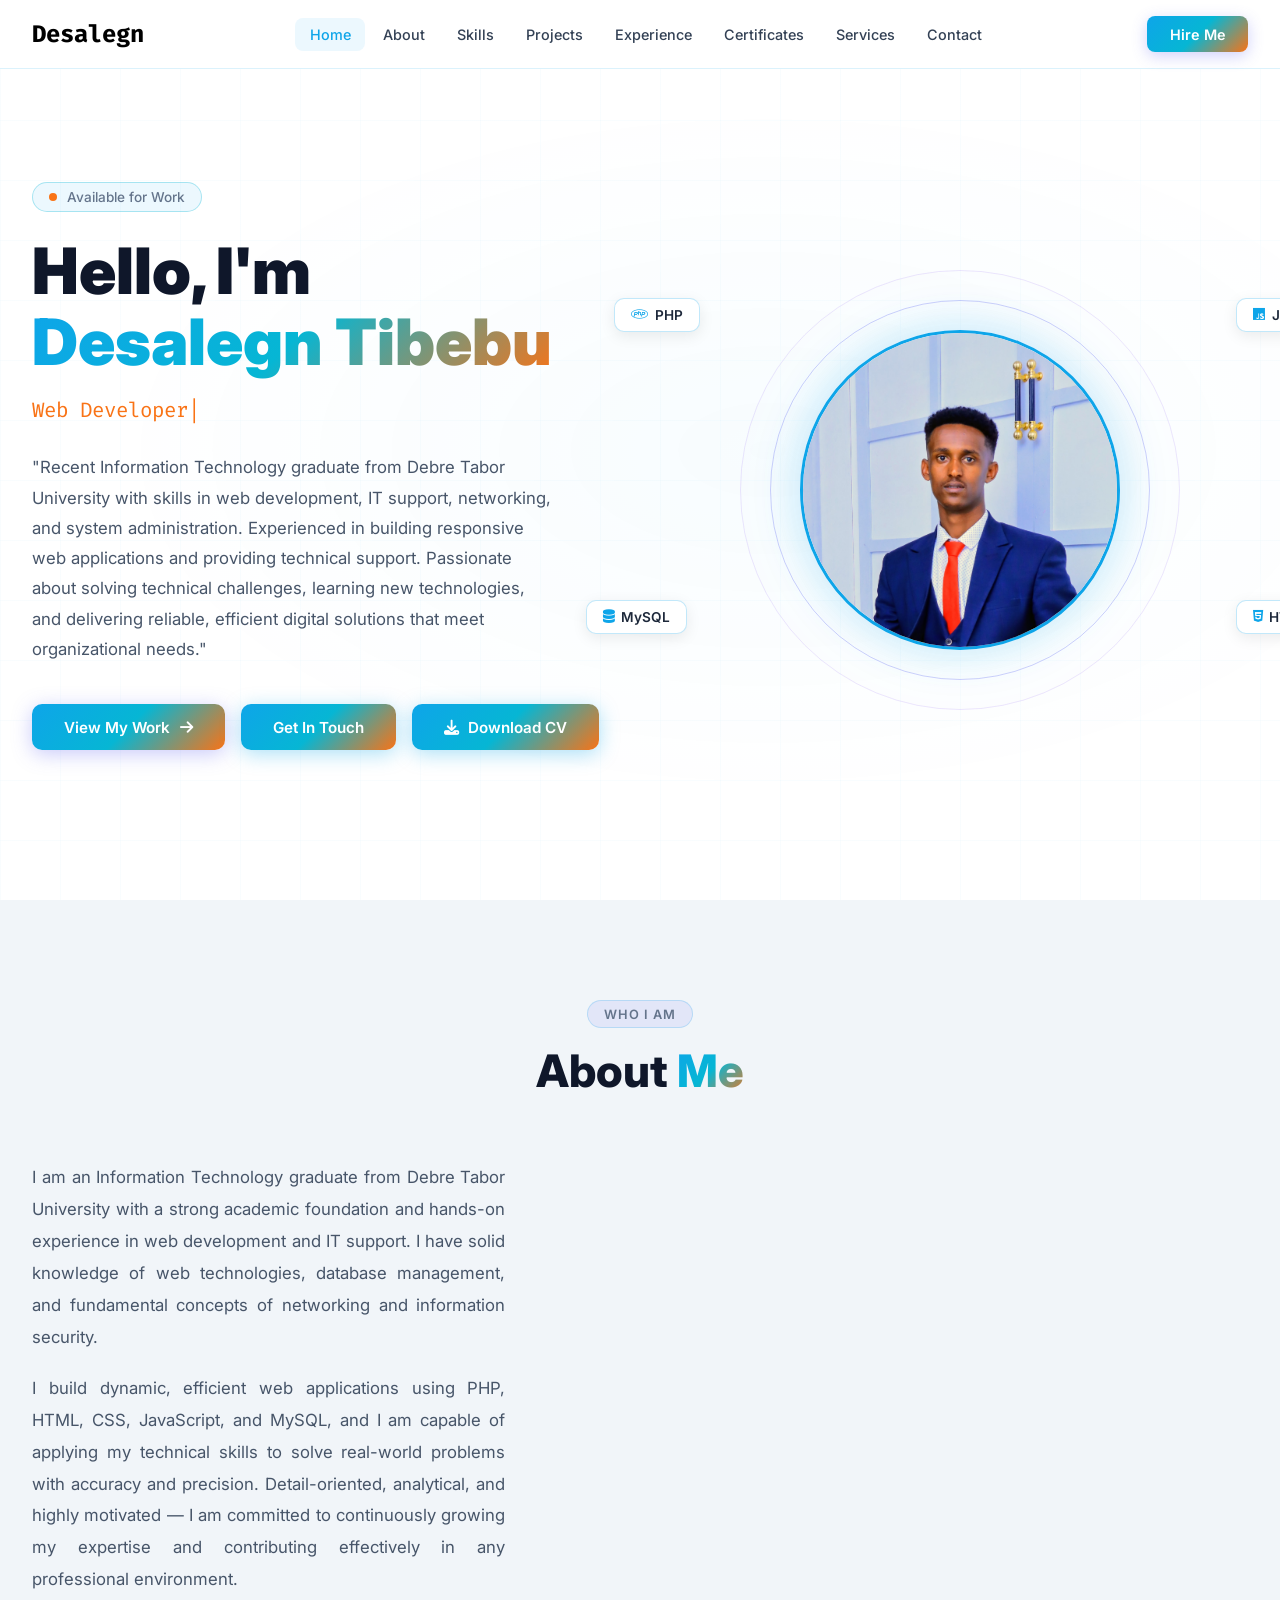
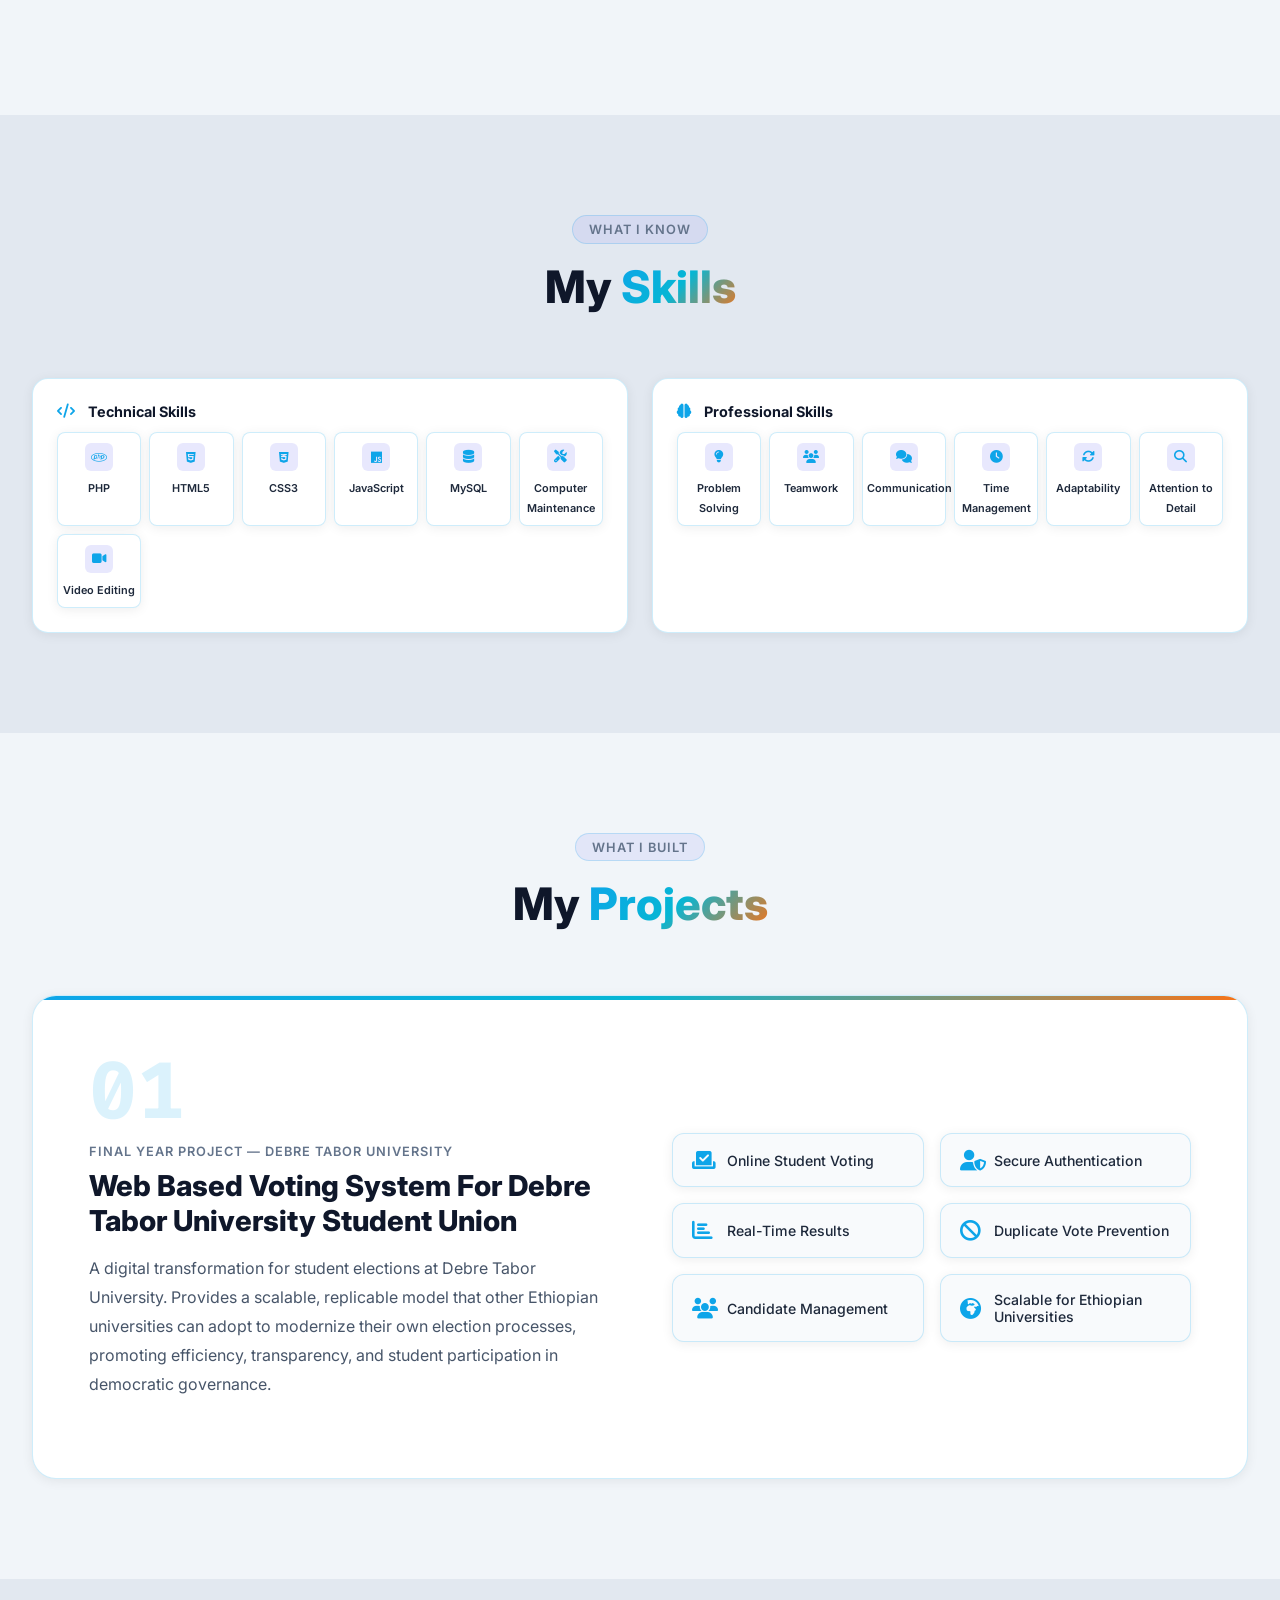
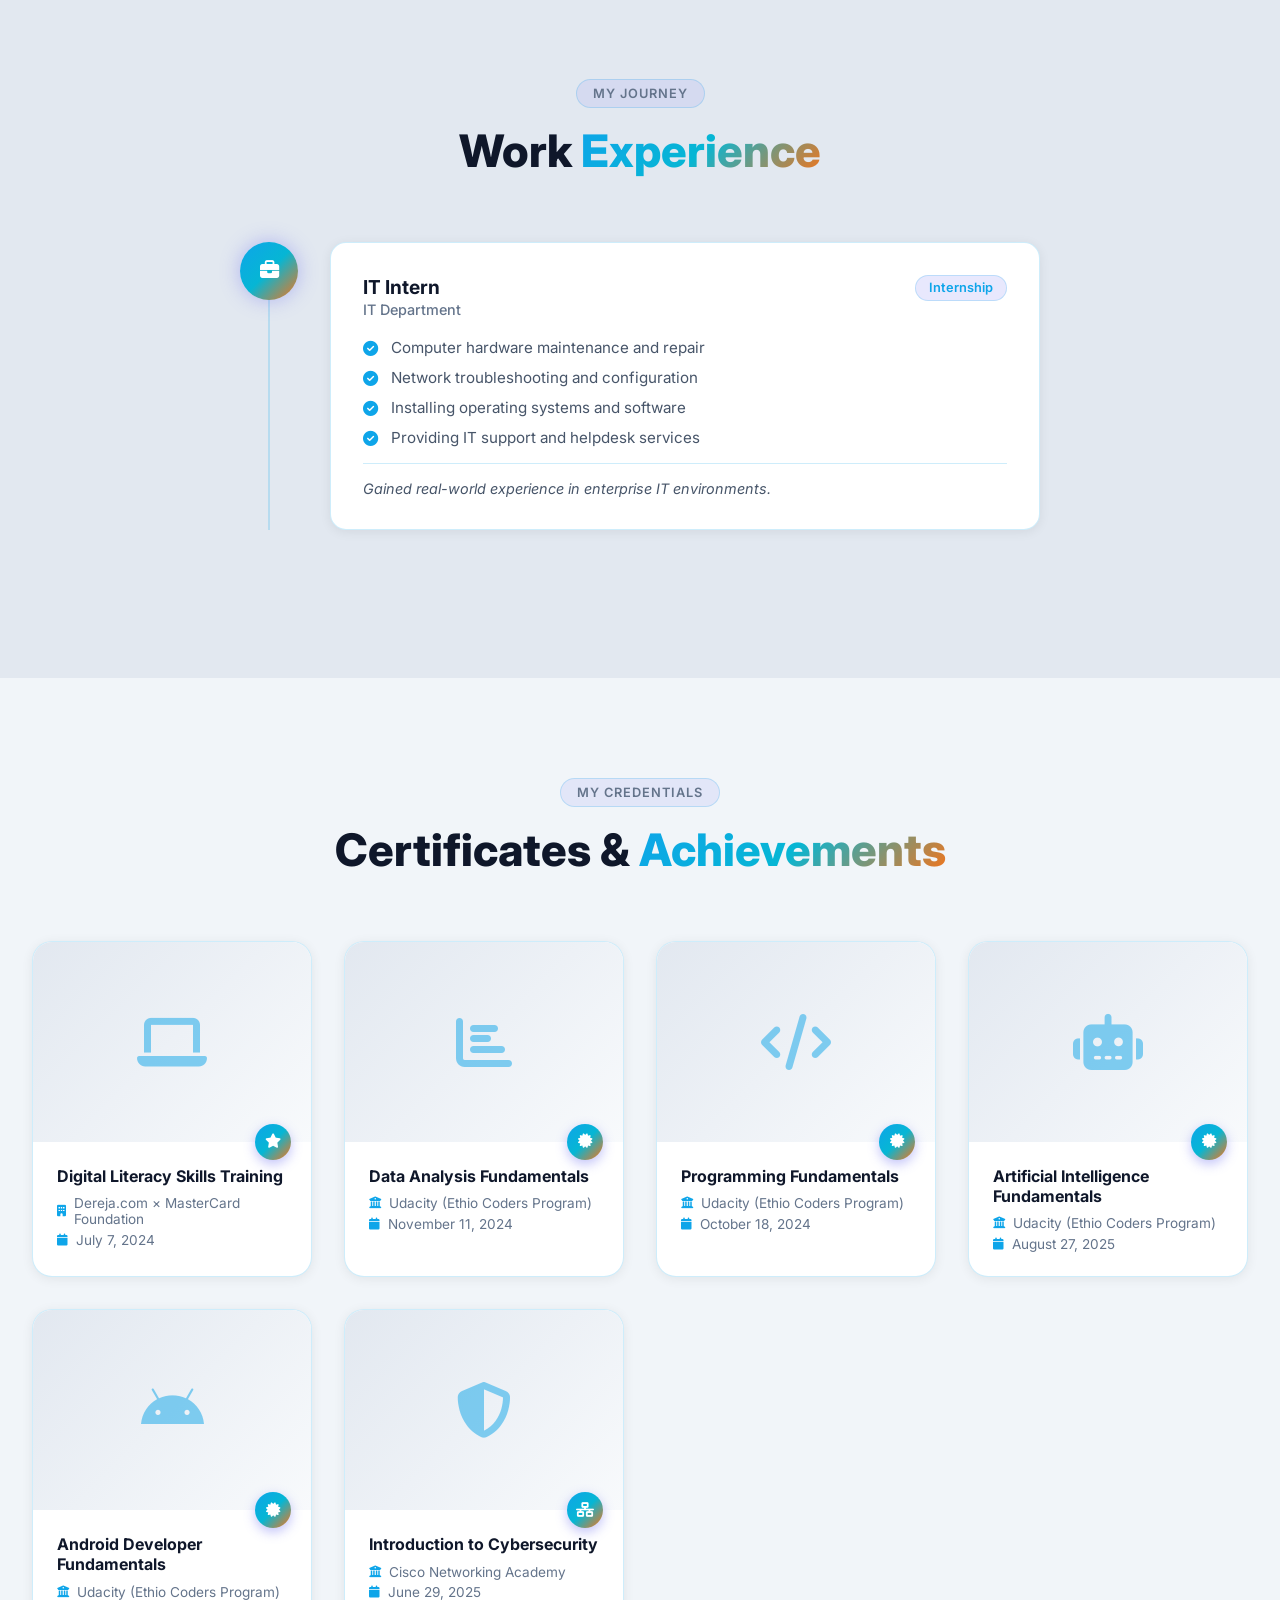
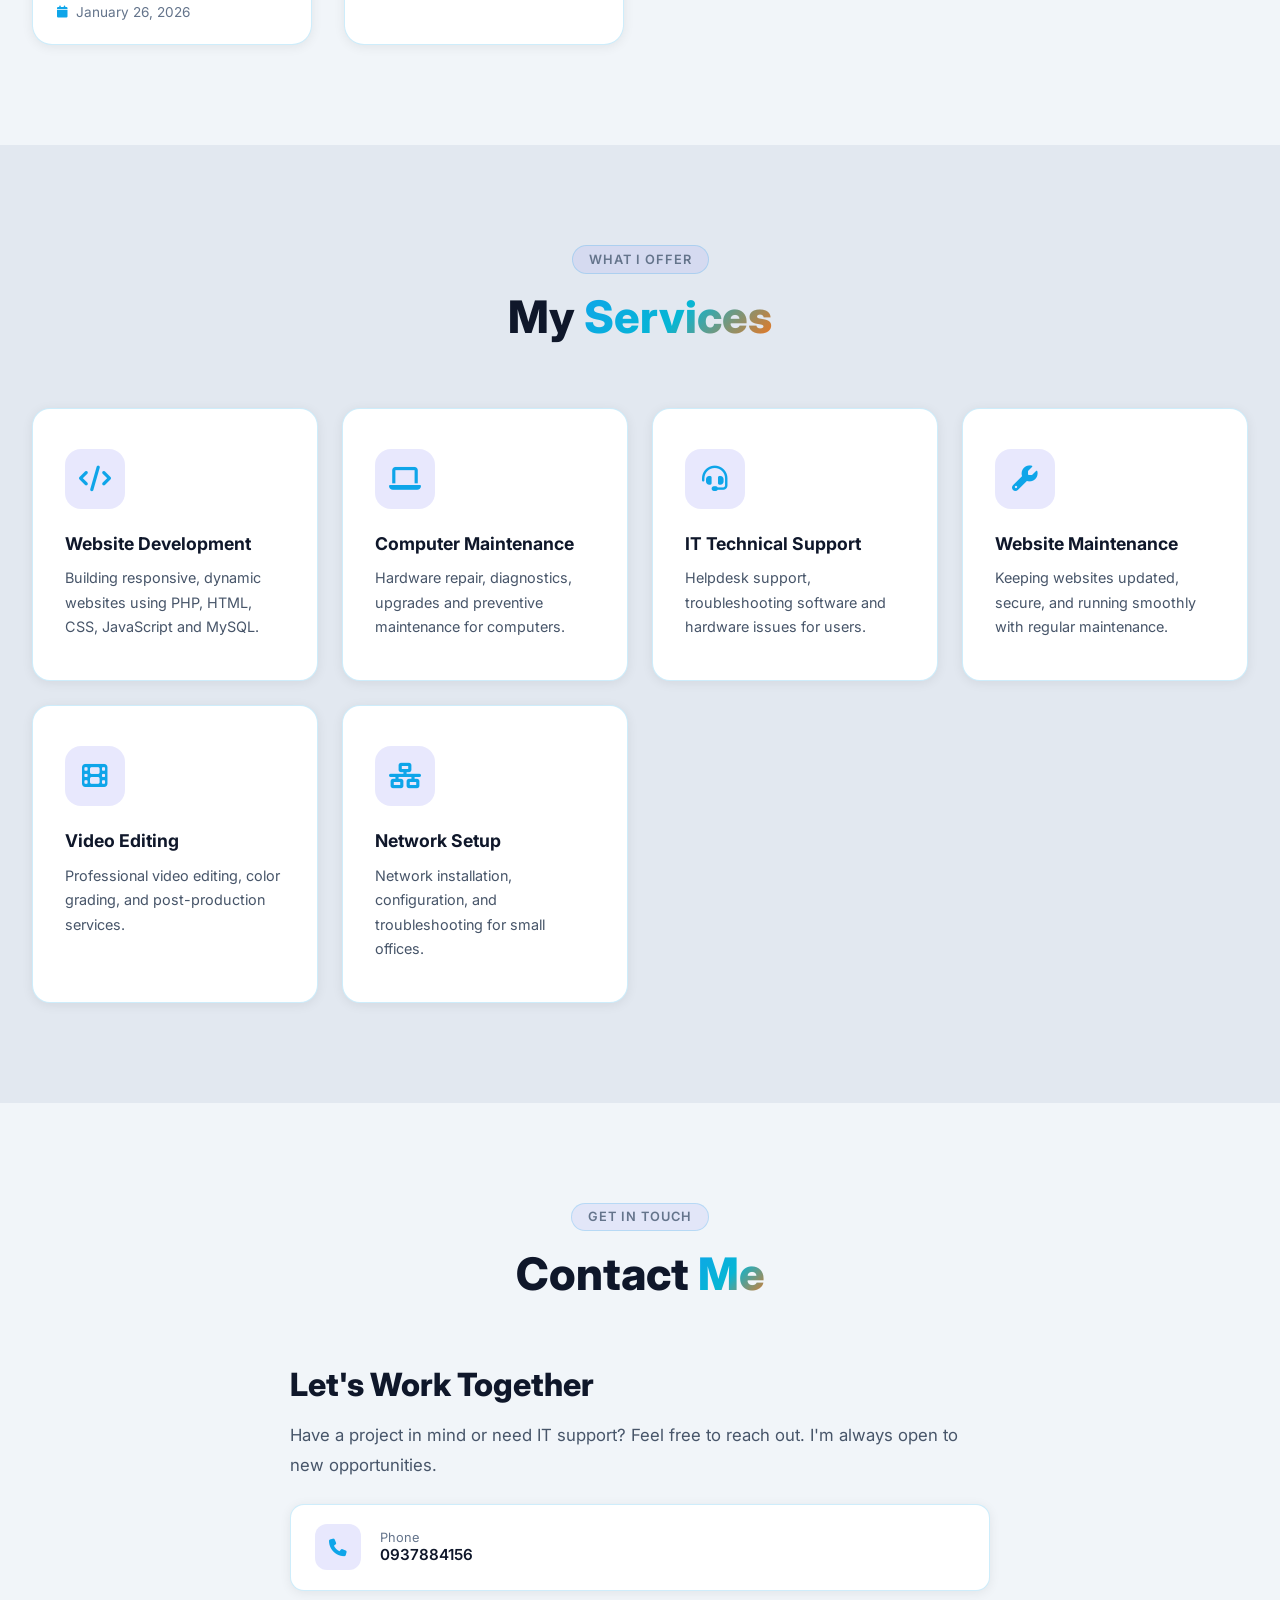
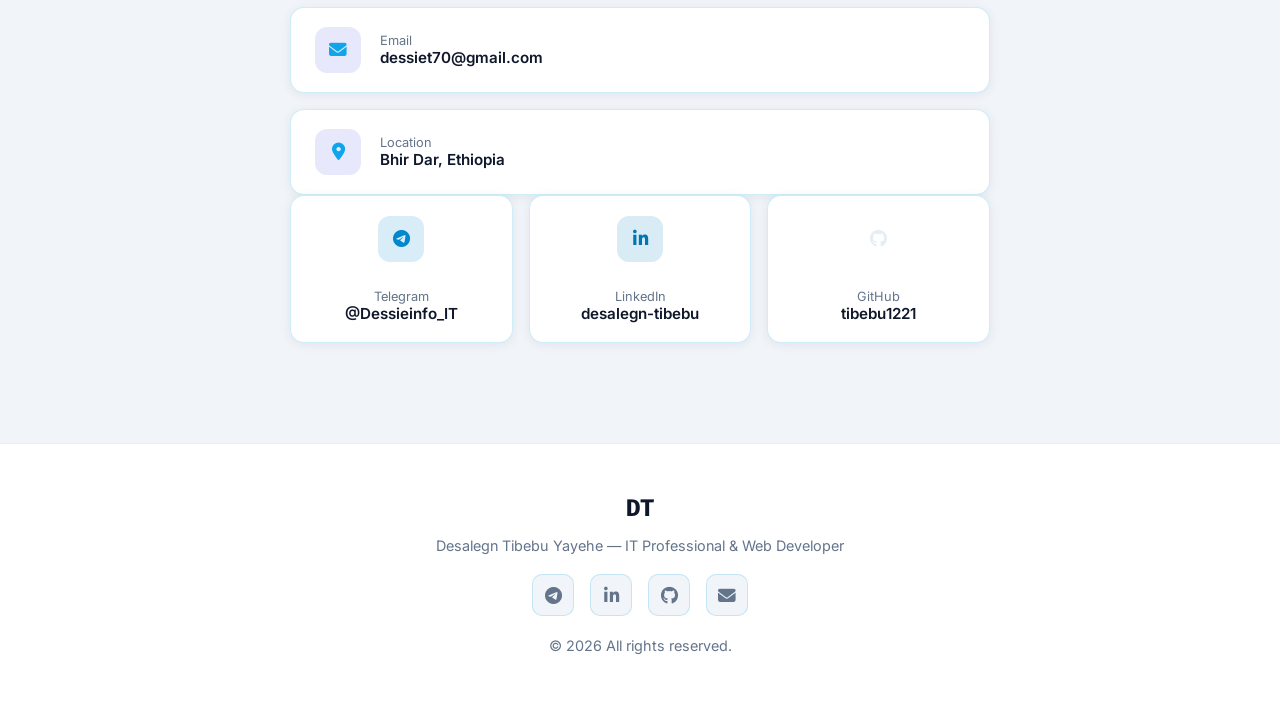
==== index.html @ cbebf317 "Add files via upload" ====
<!DOCTYPE html>
<html lang="en">
<head>
    <meta charset="UTF-8">
    <meta name="viewport" content="width=device-width, initial-scale=1.0">
    <title>Desalegn Tibebu portfolio</title>
    <link rel="stylesheet" href="styles.css">
    <link rel="stylesheet" href="https://cdnjs.cloudflare.com/ajax/libs/font-awesome/6.4.0/css/all.min.css">
    <link href="https://fonts.googleapis.com/css2?family=Inter:wght@300;400;500;600;700;800;900&family=Fira+Code:wght@400;500&display=swap" rel="stylesheet">
</head>
<body>

<!-- Preloader -->
<div id="preloader"><div class="loader-ring"></div></div>

<!-- Navbar -->
<nav class="navbar" id="navbar">
    <div class="nav-container">
        <a href="#home" class="nav-logo">Desalegn</a>
        <ul class="nav-links" id="navLinks">
            <li><a href="#home" class="nav-link">Home</a></li>
            <li><a href="#about" class="nav-link">About</a></li>
            <li><a href="#skills" class="nav-link">Skills</a></li>
            <li><a href="#projects" class="nav-link">Projects</a></li>
            <li><a href="#experience" class="nav-link">Experience</a></li>
            <li><a href="#certificates" class="nav-link">Certificates</a></li>
            <li><a href="#services" class="nav-link">Services</a></li>
            <li><a href="#contact" class="nav-link">Contact</a></li>
        </ul>
        <div class="nav-right">
            <a href="#contact" class="hire-btn">Hire Me</a>
            <div class="hamburger" id="hamburger"><span></span><span></span><span></span></div>
        </div>
    </div>
</nav>

<!-- Hero -->
<section id="home" class="hero">
    <div class="hero-grid-bg"></div>
    <div class="hero-wrap">
        <div class="hero-text">
            <div class="avail-tag"><span class="pulse-dot"></span> Available for Work</div>
            <h1>Hello, I'm <br><span class="gtext">Desalegn Tibebu</span></h1>
            <div class="typed-wrap">
                <span id="typed"></span><span class="blink">|</span>
            </div>
            <p class="hero-desc">"Recent Information Technology graduate from Debre Tabor University with skills in  
                 web development, IT support, networking, and system administration.
                  Experienced in building responsive web applications 
                  and providing technical support. Passionate about solving technical challenges, learning new technologies, and delivering reliable, efficient digital solutions that meet organizational needs."</p>
            <div class="hero-btns">
                <a href="#projects" class="btn-main">View My Work <i class="fas fa-arrow-right"></i></a>
                <a href="#contact" class="btn-ghost">Get In Touch</a>
                <a href="Resume.pdf" download class="btn-ghost"><i class="fas fa-download"></i> Download CV</a>
            </div>

        </div>
        <div class="hero-visual">
            <div class="profile-rings">
                <div class="pr pr1"></div>
                <div class="pr pr2"></div>
                <div class="profile-pic">
                    <img src="professional .jpg" alt="Desalegn" id="profileImg" onerror="this.style.display='none';document.getElementById('pIcon').style.display='flex';">
                    <div class="p-icon-fb" id="pIcon"><i class="fas fa-user"></i></div>
                </div>
            </div>
            <div class="fbadge fb1"><i class="fab fa-php"></i> PHP</div>
            <div class="fbadge fb2"><i class="fab fa-js"></i> JS</div>
            <div class="fbadge fb3"><i class="fas fa-database"></i> MySQL</div>
            <div class="fbadge fb4"><i class="fab fa-html5"></i> HTML5</div>
        </div>
    </div>
</section>

<!-- About -->
<section id="about" class="section about-sec">
    <div class="container">
        <div class="sec-head">
            <span class="sec-tag">Who I Am</span>
            <h2 class="sec-title">About <span class="gtext">Me</span></h2>
        </div>
        <div class="about-grid">
        <div class="about-grid about-single">
            <div class="about-text-side">
                <p>I am an Information Technology graduate from Debre Tabor University with a strong academic foundation and hands-on experience in web development and IT support. I have solid knowledge of web technologies, database management, and fundamental concepts of networking and information security.</p>
                <p>I build dynamic, efficient web applications using PHP, HTML, CSS, JavaScript, and MySQL, and I am capable of applying my technical skills to solve real-world problems with accuracy and precision. Detail-oriented, analytical, and highly motivated — I am committed to continuously growing my expertise and contributing effectively in any professional environment.</p>
            </div>
        </div>
    </div>
</section>

<!-- Skills -->
<section id="skills" class="section skills-sec dark-sec">
    <div class="container">
        <div class="sec-head">
            <span class="sec-tag">What I Know</span>
            <h2 class="sec-title">My <span class="gtext">Skills</span></h2>
        </div>
        <div class="skills-unified">
            <div class="skills-group">
                <h3 class="col-title"><i class="fas fa-code"></i> Technical Skills</h3>
                <div class="soft-grid">
                    <div class="soft-card"><div class="soft-icon"><i class="fab fa-php"></i></div><span>PHP</span></div>
                    <div class="soft-card"><div class="soft-icon"><i class="fab fa-html5"></i></div><span>HTML5</span></div>
                    <div class="soft-card"><div class="soft-icon"><i class="fab fa-css3-alt"></i></div><span>CSS3</span></div>
                    <div class="soft-card"><div class="soft-icon"><i class="fab fa-js"></i></div><span>JavaScript</span></div>
                    <div class="soft-card"><div class="soft-icon"><i class="fas fa-database"></i></div><span>MySQL</span></div>
                    <div class="soft-card"><div class="soft-icon"><i class="fas fa-tools"></i></div><span>Computer Maintenance</span></div>
                    <div class="soft-card"><div class="soft-icon"><i class="fas fa-video"></i></div><span>Video Editing</span></div>
                </div>
            </div>
            <div class="skills-group">
                <h3 class="col-title"><i class="fas fa-brain"></i> Professional Skills</h3>
                <div class="soft-grid">
                    <div class="soft-card"><div class="soft-icon"><i class="fas fa-lightbulb"></i></div><span>Problem Solving</span></div>
                    <div class="soft-card"><div class="soft-icon"><i class="fas fa-users"></i></div><span>Teamwork</span></div>
                    <div class="soft-card"><div class="soft-icon"><i class="fas fa-comments"></i></div><span>Communication</span></div>
                    <div class="soft-card"><div class="soft-icon"><i class="fas fa-clock"></i></div><span>Time Management</span></div>
                    <div class="soft-card"><div class="soft-icon"><i class="fas fa-sync-alt"></i></div><span>Adaptability</span></div>
                    <div class="soft-card"><div class="soft-icon"><i class="fas fa-search"></i></div><span>Attention to Detail</span></div>
                </div>
            </div>
        </div>
    </div>
</section>

<!-- Projects -->
<section id="projects" class="section projects-sec">
    <div class="container">
        <div class="sec-head">
            <span class="sec-tag">What I Built</span>
            <h2 class="sec-title">My <span class="gtext">Projects</span></h2>
        </div>
        <div class="proj-card">
            <div class="proj-left">
                <div class="proj-num">01</div>
                <span class="proj-type">Final Year Project &mdash; Debre Tabor University</span>
                <h3>Web Based Voting System For Debre Tabor University Student Union</h3>
                <p>A digital transformation for student elections at Debre Tabor University. Provides a scalable, replicable model that other Ethiopian universities can adopt to modernize their own election processes, promoting efficiency, transparency, and student participation in democratic governance.</p>

            </div>
            <div class="proj-right">
                <div class="proj-features">
                    <div class="feat-item"><i class="fas fa-vote-yea"></i><span>Online Student Voting</span></div>
                    <div class="feat-item"><i class="fas fa-user-shield"></i><span>Secure Authentication</span></div>
                    <div class="feat-item"><i class="fas fa-chart-bar"></i><span>Real-Time Results</span></div>
                    <div class="feat-item"><i class="fas fa-ban"></i><span>Duplicate Vote Prevention</span></div>
                    <div class="feat-item"><i class="fas fa-users"></i><span>Candidate Management</span></div>
                    <div class="feat-item"><i class="fas fa-globe-africa"></i><span>Scalable for Ethiopian Universities</span></div>
                </div>
            </div>
        </div>
    </div>
</section>

<!-- Experience -->
<section id="experience" class="section exp-sec dark-sec">
    <div class="container">
        <div class="sec-head">
            <span class="sec-tag">My Journey</span>
            <h2 class="sec-title">Work <span class="gtext">Experience</span></h2>
        </div>
        <div class="timeline">
            <div class="tl-item">
                <div class="tl-dot"><i class="fas fa-briefcase"></i></div>
                <div class="tl-card">
                    <div class="tl-head">
                        <div><h3>IT Intern</h3><span class="tl-org">IT Department</span></div>
                        <span class="tl-badge">Internship</span>
                    </div>
                    <ul class="tl-list">
                        <li><i class="fas fa-check-circle"></i> Computer hardware maintenance and repair</li>
                        <li><i class="fas fa-check-circle"></i> Network troubleshooting and configuration</li>
                        <li><i class="fas fa-check-circle"></i> Installing operating systems and software</li>
                        <li><i class="fas fa-check-circle"></i> Providing IT support and helpdesk services</li>
                    </ul>
                    <p class="tl-note">Gained real-world experience in enterprise IT environments.</p>
                </div>
            </div>

        </div>
    </div>
</section>

<!-- Certificates -->
<section id="certificates" class="section certs-sec">
    <div class="container">
        <div class="sec-head">
            <span class="sec-tag">My Credentials</span>
            <h2 class="sec-title">Certificates & <span class="gtext">Achievements</span></h2>
        </div>

        <div class="certs-grid">
            <div class="cert-card" data-certificate="1">
                <div class="cert-img-wrap">
                    <img src="certificates/dereja.jpg" class="cert-img" alt="Dereja Digital Literacy" onerror="this.style.display='none';this.nextElementSibling.style.display='flex';">
                    <div class="cert-placeholder"><i class="fas fa-laptop"></i></div>
                    <div class="cert-overlay"><i class="fas fa-expand-alt"></i><span>View</span></div>
                    <button class="cert-up-btn" data-cert="1" style="display:none"><i class="fas fa-upload"></i> Upload</button>
                </div>
                <div class="cert-body">
                    <div class="cert-badge-icon"><i class="fas fa-star"></i></div>
                    <h4>Digital Literacy Skills Training</h4>
                    <p class="cert-org"><i class="fas fa-building"></i> Dereja.com × MasterCard Foundation</p>
                    <p class="cert-yr"><i class="fas fa-calendar"></i> July 7, 2024</p>
                </div>
            </div>

            <div class="cert-card" data-certificate="2">
                <div class="cert-img-wrap">
                    <img src="certificates/data.jpg" class="cert-img" alt="Data Analysis" onerror="this.style.display='none';this.nextElementSibling.style.display='flex';">
                    <div class="cert-placeholder"><i class="fas fa-chart-bar"></i></div>
                    <div class="cert-overlay"><i class="fas fa-expand-alt"></i><span>View</span></div>
                    <button class="cert-up-btn" data-cert="2" style="display:none"><i class="fas fa-upload"></i> Upload</button>
                </div>
                <div class="cert-body">
                    <div class="cert-badge-icon"><i class="fas fa-certificate"></i></div>
                    <h4>Data Analysis Fundamentals</h4>
                    <p class="cert-org"><i class="fas fa-university"></i> Udacity (Ethio Coders Program)</p>
                    <p class="cert-yr"><i class="fas fa-calendar"></i> November 11, 2024</p>
                </div>
            </div>

            <div class="cert-card" data-certificate="3">
                <div class="cert-img-wrap">
                    <img src="certificates/FP Certificat in ethiocoder.png" class="cert-img" alt="Programming Fundamentals" onerror="this.style.display='none';this.nextElementSibling.style.display='flex';">
                    <div class="cert-placeholder"><i class="fas fa-code"></i></div>
                    <div class="cert-overlay"><i class="fas fa-expand-alt"></i><span>View</span></div>
                    <button class="cert-up-btn" data-cert="3" style="display:none"><i class="fas fa-upload"></i> Upload</button>
                </div>
                <div class="cert-body">
                    <div class="cert-badge-icon"><i class="fas fa-certificate"></i></div>
                    <h4>Programming Fundamentals</h4>
                    <p class="cert-org"><i class="fas fa-university"></i> Udacity (Ethio Coders Program)</p>
                    <p class="cert-yr"><i class="fas fa-calendar"></i> October 18, 2024</p>
                </div>
            </div>

            <div class="cert-card" data-certificate="4">
                <div class="cert-img-wrap">
                    <img src="certificates/ai.jpg" class="cert-img" alt="AI Fundamentals" onerror="this.style.display='none';this.nextElementSibling.style.display='flex';">
                    <div class="cert-placeholder"><i class="fas fa-robot"></i></div>
                    <div class="cert-overlay"><i class="fas fa-expand-alt"></i><span>View</span></div>
                    <button class="cert-up-btn" data-cert="4" style="display:none"><i class="fas fa-upload"></i> Upload</button>
                </div>
                <div class="cert-body">
                    <div class="cert-badge-icon"><i class="fas fa-certificate"></i></div>
                    <h4>Artificial Intelligence Fundamentals</h4>
                    <p class="cert-org"><i class="fas fa-university"></i> Udacity (Ethio Coders Program)</p>
                    <p class="cert-yr"><i class="fas fa-calendar"></i> August 27, 2025</p>
                </div>
            </div>

            <div class="cert-card" data-certificate="5">
                <div class="cert-img-wrap">
                    <img src="certificates/andro.jpg" class="cert-img" alt="Android Developer" onerror="this.style.display='none';this.nextElementSibling.style.display='flex';">
                    <div class="cert-placeholder"><i class="fab fa-android"></i></div>
                    <div class="cert-overlay"><i class="fas fa-expand-alt"></i><span>View</span></div>
                    <button class="cert-up-btn" data-cert="5" style="display:none"><i class="fas fa-upload"></i> Upload</button>
                </div>
                <div class="cert-body">
                    <div class="cert-badge-icon"><i class="fas fa-certificate"></i></div>
                    <h4>Android Developer Fundamentals</h4>
                    <p class="cert-org"><i class="fas fa-university"></i> Udacity (Ethio Coders Program)</p>
                    <p class="cert-yr"><i class="fas fa-calendar"></i> January 26, 2026</p>
                </div>
            </div>

            <div class="cert-card" data-certificate="6">
                <div class="cert-img-wrap">
                    <img src="certificates/cic.jpg" class="cert-img" alt="Cisco Cybersecurity" onerror="this.style.display='none';this.nextElementSibling.style.display='flex';">
                    <div class="cert-placeholder"><i class="fas fa-shield-alt"></i></div>
                    <div class="cert-overlay"><i class="fas fa-expand-alt"></i><span>View</span></div>
                    <button class="cert-up-btn" data-cert="6" style="display:none"><i class="fas fa-upload"></i> Upload</button>
                </div>
                <div class="cert-body">
                    <div class="cert-badge-icon"><i class="fas fa-network-wired"></i></div>
                    <h4>Introduction to Cybersecurity</h4>
                    <p class="cert-org"><i class="fas fa-university"></i> Cisco Networking Academy</p>
                    <p class="cert-yr"><i class="fas fa-calendar"></i> June 29, 2025</p>
                </div>
            </div>
        </div>
    </div>
</section>
<input type="file" id="certFileInput" accept="image/jpeg,image/jpg,image/png" style="display:none;">

<!-- Services -->
<section id="services" class="section services-sec dark-sec">
    <div class="container">
        <div class="sec-head">
            <span class="sec-tag">What I Offer</span>
            <h2 class="sec-title">My <span class="gtext">Services</span></h2>
        </div>
        <div class="services-grid">
            <div class="srv-card">
                <div class="srv-icon"><i class="fas fa-code"></i></div>
                <h3>Website Development</h3>
                <p>Building responsive, dynamic websites using PHP, HTML, CSS, JavaScript and MySQL.</p>
            </div>
            <div class="srv-card">
                <div class="srv-icon"><i class="fas fa-laptop"></i></div>
                <h3>Computer Maintenance</h3>
                <p>Hardware repair, diagnostics, upgrades and preventive maintenance for computers.</p>
            </div>
            <div class="srv-card">
                <div class="srv-icon"><i class="fas fa-headset"></i></div>
                <h3>IT Technical Support</h3>
                <p>Helpdesk support, troubleshooting software and hardware issues for users.</p>
            </div>
            <div class="srv-card">
                <div class="srv-icon"><i class="fas fa-wrench"></i></div>
                <h3>Website Maintenance</h3>
                <p>Keeping websites updated, secure, and running smoothly with regular maintenance.</p>
            </div>
            <div class="srv-card">
                <div class="srv-icon"><i class="fas fa-film"></i></div>
                <h3>Video Editing</h3>
                <p>Professional video editing, color grading, and post-production services.</p>
            </div>
            <div class="srv-card">
                <div class="srv-icon"><i class="fas fa-network-wired"></i></div>
                <h3>Network Setup</h3>
                <p>Network installation, configuration, and troubleshooting for small offices.</p>
            </div>
        </div>
    </div>
</section>

<!-- Contact -->
<section id="contact" class="section contact-sec">
    <div class="container">
        <div class="sec-head">
            <span class="sec-tag">Get In Touch</span>
            <h2 class="sec-title">Contact <span class="gtext">Me</span></h2>
        </div>
        <div class="contact-grid contact-single">
            <div class="contact-left">
                <h3>Let's Work Together</h3>
                <p>Have a project in mind or need IT support? Feel free to reach out. I'm always open to new opportunities.</p>
                <div class="contact-cards">
                    <a href="tel:0937884156" class="ccard">
                        <div class="ccard-icon"><i class="fas fa-phone"></i></div>
                        <div><span>Phone</span><strong>0937884156</strong></div>
                    </a>
                    <a href="mailto:dessiet70@gmail.com" class="ccard">
                        <div class="ccard-icon"><i class="fas fa-envelope"></i></div>
                        <div><span>Email</span><strong>dessiet70@gmail.com</strong></div>
                    </a>
                    <div class="ccard">
                        <div class="ccard-icon"><i class="fas fa-map-marker-alt"></i></div>
                        <div><span>Location</span><strong>Bhir Dar, Ethiopia</strong></div>
                    </div>
                </div>
                <div class="social-cards-row">
                    <a href="https://t.me/Dessieinfo_IT" target="_blank" class="ccard telegram">
                        <div class="ccard-icon"><i class="fab fa-telegram-plane"></i></div>
                        <div><span>Telegram</span><strong>@Dessieinfo_IT</strong></div>
                    </a>
                    <a href="https://www.linkedin.com/in/desalegn-tibebu-359b4731b" target="_blank" class="ccard linkedin">
                        <div class="ccard-icon"><i class="fab fa-linkedin-in"></i></div>
                        <div><span>LinkedIn</span><strong>desalegn-tibebu</strong></div>
                    </a>
                    <a href="https://github.com/tibebu1221" target="_blank" class="ccard github">
                        <div class="ccard-icon"><i class="fab fa-github"></i></div>
                        <div><span>GitHub</span><strong>tibebu1221</strong></div>
                    </a>
                </div>
            </div>
        </div>
    </div>
</section>

<!-- Lightbox -->
<div id="lightbox" class="lightbox">
    <div class="lb-inner">
        <button class="lb-close" id="lbClose"><i class="fas fa-times"></i></button>
        <button class="lb-nav lb-prev" id="lbPrev"><i class="fas fa-chevron-left"></i></button>
        <img id="lbImg" src="" alt="Certificate">
        <p id="lbCaption"></p>
        <button class="lb-nav lb-next" id="lbNext"><i class="fas fa-chevron-right"></i></button>
    </div>
</div>

<!-- Footer -->
<footer class="footer">
    <div class="container">
        <div class="footer-inner">
            <a href="#home" class="nav-logo">DT</a>
            <p>Desalegn Tibebu Yayehe &mdash; IT Professional & Web Developer</p>
            <div class="footer-socials">
                <a href="https://t.me/Dessieinfo_IT" target="_blank" title="Telegram"><i class="fab fa-telegram-plane"></i></a>
                <a href="https://www.linkedin.com/in/desalegn-tibebu-359b4731b" target="_blank" title="LinkedIn"><i class="fab fa-linkedin-in"></i></a>
                <a href="https://github.com/tibebu1221" target="_blank" title="GitHub"><i class="fab fa-github"></i></a>
                <a href="mailto:dessiet70@gmail.com" title="Email"><i class="fas fa-envelope"></i></a>
            </div>
            <p class="footer-copy">&copy; 2026 All rights reserved.</p>
        </div>
    </div>
</footer>

<a href="#home" class="back-top" id="backTop"><i class="fas fa-arrow-up"></i></a>

<script src="script.js"></script>
</body>
</html>
---- styles.css ----
/* ===== RESET & BASE ===== */
*, *::before, *::after { margin: 0; padding: 0; box-sizing: border-box; }
html { scroll-behavior: smooth; font-size: 16px; }
body { font-family: 'Inter', sans-serif; background: #0a0a0f; color: #e2e8f0; overflow-x: hidden; }
a { text-decoration: none; color: inherit; }
ul { list-style: none; }
img { max-width: 100%; display: block; }

/* ===== VARIABLES ===== */
:root {
    --primary: #0ea5e9;
    --secondary: #06b6d4;
    --accent: #f97316;
    --pink: #facc15;
    --dark: #ffffff;
    --dark2: #f1f5f9;
    --dark3: #e2e8f0;
    --card: #ffffff;
    --card2: #f8fafc;
    --border: rgba(14,165,233,0.2);
    --text: #1e293b;
    --muted: #64748b;
    --white: #ffffff;
    --grad: linear-gradient(135deg, #0ea5e9, #06b6d4, #f97316);
    --grad2: linear-gradient(135deg, #facc15, #f97316);
    --shadow: 0 4px 24px rgba(14,165,233,0.12);
    --shadow-lg: 0 20px 60px rgba(0,0,0,0.1);
}

/* ===== PRELOADER ===== */
#preloader {
    position: fixed; inset: 0; background: var(--dark);
    display: flex; align-items: center; justify-content: center;
    z-index: 9999; transition: opacity 0.5s ease;
}
.loader-ring {
    width: 60px; height: 60px; border-radius: 50%;
    border: 3px solid transparent;
    border-top-color: var(--primary);
    border-right-color: var(--secondary);
    animation: spin 0.8s linear infinite;
}
@keyframes spin { to { transform: rotate(360deg); } }

/* ===== SCROLLBAR ===== */
::-webkit-scrollbar { width: 6px; }
::-webkit-scrollbar-track { background: var(--dark); }
::-webkit-scrollbar-thumb { background: var(--primary); border-radius: 3px; }

/* ===== NAVBAR ===== */
.navbar {
    position: fixed; top: 0; left: 0; right: 0; z-index: 1000;
    padding: 1rem 0;
    background: rgba(10,10,15,0.8);
    backdrop-filter: blur(20px);
    border-bottom: 1px solid var(--border);
    transition: all 0.3s ease;
}
.navbar.scrolled { padding: 0.7rem 0; background: rgba(10,10,15,0.97); }
.nav-container {
    max-width: 1280px; margin: 0 auto; padding: 0 2rem;
    display: flex; align-items: center; justify-content: space-between;
}
.nav-logo {
    font-family: 'Fira Code', monospace; font-size: 1.5rem; font-weight: 700;
    color: var(--white);
}
.lb { color: var(--primary); }
.nav-links { display: flex; gap: 0.2rem; }
.nav-link {
    padding: 0.5rem 0.9rem; border-radius: 8px; font-size: 0.9rem;
    font-weight: 500; color: var(--muted); transition: all 0.3s;
}
.nav-link:hover, .nav-link.active { color: var(--white); background: rgba(99,102,241,0.15); }
.nav-right { display: flex; align-items: center; gap: 1rem; }
.hire-btn {
    padding: 0.6rem 1.4rem; border-radius: 8px; font-size: 0.9rem; font-weight: 600;
    background: var(--grad); color: var(--white);
    transition: all 0.3s; box-shadow: 0 4px 15px rgba(99,102,241,0.3);
}
.hire-btn:hover { transform: translateY(-2px); box-shadow: 0 8px 25px rgba(99,102,241,0.5); }
.hamburger { display: none; flex-direction: column; gap: 5px; cursor: pointer; }
.hamburger span { width: 24px; height: 2px; background: var(--text); border-radius: 2px; transition: 0.3s; }

/* ===== HERO ===== */
.hero {
    min-height: 100vh; display: flex; align-items: center;
    position: relative; overflow: hidden; padding-top: 80px;
    background: #ffffff;
}
.hero-grid-bg {
    position: absolute; inset: 0;
    background-image:
        linear-gradient(rgba(14,165,233,0.06) 1px, transparent 1px),
        linear-gradient(90deg, rgba(14,165,233,0.06) 1px, transparent 1px);
    background-size: 60px 60px;
}
.hero-grid-bg::after {
    content: ''; position: absolute; inset: 0;
    background: radial-gradient(ellipse 80% 60% at 60% 50%, rgba(14,165,233,0.08) 0%, transparent 70%);
}
.hero-wrap {
    max-width: 1280px; margin: 0 auto; padding: 4rem 2rem;
    display: grid; grid-template-columns: 1fr 1fr;
    align-items: center; gap: 4rem; position: relative; z-index: 1;
    width: 100%;
}
.avail-tag {
    display: inline-flex; align-items: center; gap: 0.6rem;
    background: rgba(6,182,212,0.1); border: 1px solid rgba(6,182,212,0.3);
    color: var(--accent); padding: 0.4rem 1rem; border-radius: 50px;
    font-size: 0.85rem; font-weight: 500; margin-bottom: 1.5rem;
}
.pulse-dot {
    width: 8px; height: 8px; border-radius: 50%; background: var(--accent);
    animation: pulse 1.5s infinite;
}
@keyframes pulse {
    0%, 100% { opacity: 1; transform: scale(1); }
    50% { opacity: 0.5; transform: scale(1.3); }
}
.hero-text h1 {
    font-size: clamp(2.5rem, 5vw, 4rem); font-weight: 900;
    line-height: 1.1; margin-bottom: 1.2rem; color: var(--white);
}
.gtext {
    background: var(--grad); -webkit-background-clip: text;
    -webkit-text-fill-color: transparent; background-clip: text;
}
.typed-wrap {
    font-family: 'Fira Code', monospace; font-size: 1.3rem;
    color: var(--accent); margin-bottom: 1.5rem; min-height: 2rem;
}
.blink { animation: blink 1s step-end infinite; }
@keyframes blink { 50% { opacity: 0; } }
.hero-desc {
    font-size: 1.05rem; color: var(--muted); line-height: 1.8;
    max-width: 520px; margin-bottom: 2.5rem;
}
.hero-btns { display: flex; gap: 1rem; flex-wrap: wrap; margin-bottom: 3rem; }
.btn-main {
    display: inline-flex; align-items: center; gap: 0.6rem;
    padding: 0.85rem 2rem; border-radius: 10px; font-weight: 600;
    font-size: 0.95rem; background: var(--grad); color: var(--white);
    transition: all 0.3s; box-shadow: 0 4px 20px rgba(99,102,241,0.35);
    border: none; cursor: pointer;
}
.btn-main:hover { transform: translateY(-3px); box-shadow: 0 8px 30px rgba(99,102,241,0.5); }
.btn-ghost {
    display: inline-flex; align-items: center; gap: 0.6rem;
    padding: 0.85rem 2rem; border-radius: 10px; font-weight: 600;
    font-size: 0.95rem; background: transparent; color: var(--text);
    border: 1px solid var(--border); transition: all 0.3s;
}
.btn-ghost:hover { border-color: var(--primary); color: var(--primary); background: rgba(99,102,241,0.08); }
.hero-stats { display: flex; align-items: center; gap: 2rem; }
.hstat { display: flex; flex-direction: column; }
.hnum { font-size: 2rem; font-weight: 800; color: var(--white); line-height: 1; }
.hlabel { font-size: 0.8rem; color: var(--muted); margin-top: 0.2rem; }
.hstat-div { width: 1px; height: 40px; background: var(--border); }

/* Hero Visual */
.hero-visual { position: relative; display: flex; align-items: center; justify-content: center; height: 480px; }
.profile-rings { position: relative; width: 320px; height: 320px; }
.pr {
    position: absolute; border-radius: 50%; border: 1px solid var(--border);
    animation: rotateSlow 12s linear infinite;
}
.pr1 { inset: -30px; border-color: rgba(99,102,241,0.3); }
.pr2 { inset: -60px; border-color: rgba(139,92,246,0.15); animation-direction: reverse; animation-duration: 20s; }
@keyframes rotateSlow { to { transform: rotate(360deg); } }
.profile-pic {
    width: 100%; height: 100%; border-radius: 50%; overflow: hidden;
    border: 3px solid var(--primary);
    box-shadow: 0 0 60px rgba(14,165,233,0.4), 0 0 120px rgba(14,165,233,0.15);
    position: relative; z-index: 2;
}
.profile-pic img { width: 100%; height: 100%; object-fit: cover; }
.p-icon-fb {
    display: none; width: 100%; height: 100%;
    background: linear-gradient(135deg, var(--dark3), var(--card2));
    align-items: center; justify-content: center;
}
.p-icon-fb i { font-size: 6rem; color: var(--primary); opacity: 0.6; }
.fbadge {
    position: absolute; background: var(--card2); border: 1px solid var(--border);
    color: var(--text); padding: 0.5rem 1rem; border-radius: 10px;
    font-size: 0.85rem; font-weight: 600; display: flex; align-items: center; gap: 0.4rem;
    box-shadow: var(--shadow); animation: floatBadge 3s ease-in-out infinite;
}
.fbadge i { color: var(--primary); }
.fb1 { top: 10%; left: -10%; animation-delay: 0s; }
.fb2 { top: 10%; right: -10%; animation-delay: 0.5s; }
.fb3 { bottom: 20%; left: -15%; animation-delay: 1s; }
.fb4 { bottom: 20%; right: -15%; animation-delay: 1.5s; }
@keyframes floatBadge {
    0%, 100% { transform: translateY(0); }
    50% { transform: translateY(-8px); }
}

/* ===== SECTIONS ===== */
.section { padding: 100px 0; }
.dark-sec { background: var(--dark2); }
.container { max-width: 1280px; margin: 0 auto; padding: 0 2rem; }
.sec-head { text-align: center; margin-bottom: 4rem; }
.sec-tag {
    display: inline-block; background: rgba(99,102,241,0.1);
    border: 1px solid var(--border); color: var(--primary);
    padding: 0.35rem 1rem; border-radius: 50px; font-size: 0.8rem;
    font-weight: 600; letter-spacing: 1px; text-transform: uppercase; margin-bottom: 1rem;
}
.sec-title { font-size: clamp(2rem, 4vw, 2.8rem); font-weight: 800; color: var(--white); }

/* ===== ABOUT ===== */
.about-sec { background: var(--dark); }
.about-grid { display: grid; grid-template-columns: 1fr 1.4fr; gap: 5rem; align-items: center; }
.about-img-box {
    position: relative; border-radius: 20px; overflow: visible;
}
.about-img-box img, .about-fb {
    width: 100%; aspect-ratio: 4/5; object-fit: cover;
    border-radius: 20px; border: 2px solid var(--border);
}
.about-fb {
    display: none; align-items: center; justify-content: center;
    background: var(--card); aspect-ratio: 4/5;
}
.about-fb i { font-size: 5rem; color: var(--primary); opacity: 0.4; }
.about-badge {
    position: absolute; bottom: -20px; right: -20px;
    background: var(--grad); color: var(--white);
    padding: 1rem 1.5rem; border-radius: 15px;
    display: flex; align-items: center; gap: 0.6rem;
    font-weight: 700; font-size: 0.95rem;
    box-shadow: 0 10px 30px rgba(99,102,241,0.4);
}
.about-text-side h3 { font-size: 1.6rem; font-weight: 700; color: var(--white); margin-bottom: 1.2rem; }
.about-text-side p { color: var(--muted); line-height: 1.9; margin-bottom: 1rem; font-size: 1.05rem; }
.about-info-grid { display: grid; grid-template-columns: 1fr 1fr; gap: 1rem; margin-top: 2rem; }
.ainfo {
    display: flex; align-items: center; gap: 0.8rem;
    background: var(--card); padding: 0.9rem 1.2rem; border-radius: 10px;
    border: 1px solid var(--border); font-size: 0.9rem; color: var(--muted);
}
.ainfo i { color: var(--primary); width: 16px; }
.ainfo a { color: var(--muted); transition: color 0.3s; }
.ainfo a:hover { color: var(--primary); }

/* ===== SKILLS ===== */
.skills-grid { display: grid; grid-template-columns: 1fr 1fr; gap: 4rem; }
.col-title {
    font-size: 1.2rem; font-weight: 700; color: var(--white);
    margin-bottom: 2rem; display: flex; align-items: center; gap: 0.8rem;
}
.col-title i { color: var(--primary); }
.bars { display: flex; flex-direction: column; gap: 1.5rem; }
.bar-item {}
.bar-top { display: flex; justify-content: space-between; margin-bottom: 0.6rem; font-size: 0.9rem; color: var(--muted); }
.bar-top span:first-child { display: flex; align-items: center; gap: 0.5rem; color: var(--text); font-weight: 500; }
.bar-top i { color: var(--primary); }
.bar-track { height: 8px; background: var(--card2); border-radius: 10px; overflow: hidden; }
.bar-fill { height: 100%; width: 0; border-radius: 10px; background: var(--grad); transition: width 1.5s cubic-bezier(0.4,0,0.2,1); }
.soft-grid { display: grid; grid-template-columns: 1fr 1fr; gap: 1.2rem; }
.soft-card {
    background: var(--card); border: 1px solid var(--border); border-radius: 14px;
    padding: 1.5rem 1rem; text-align: center; transition: all 0.3s;
}
.soft-card:hover { border-color: var(--primary); transform: translateY(-4px); box-shadow: var(--shadow); }
.soft-icon {
    width: 50px; height: 50px; border-radius: 12px; margin: 0 auto 0.8rem;
    background: rgba(99,102,241,0.15); display: flex; align-items: center; justify-content: center;
}
.soft-icon i { font-size: 1.4rem; color: var(--primary); }
.soft-card span { font-size: 0.9rem; font-weight: 600; color: var(--text); }

/* ===== PROJECTS ===== */
.projects-sec { background: var(--dark); }
.proj-card {
    display: grid; grid-template-columns: 1fr 1fr; gap: 4rem;
    background: var(--card); border: 1px solid var(--border);
    border-radius: 24px; padding: 3.5rem; align-items: center;
    position: relative; overflow: hidden;
}
.proj-card::before {
    content: ''; position: absolute; top: 0; left: 0; right: 0; height: 4px;
    background: var(--grad);
}
.proj-num { font-size: 5rem; font-weight: 900; color: rgba(99,102,241,0.1); line-height: 1; margin-bottom: 0.5rem; font-family: 'Fira Code', monospace; }
.proj-type { font-size: 0.8rem; font-weight: 600; color: var(--primary); text-transform: uppercase; letter-spacing: 1px; }
.proj-left h3 { font-size: 1.8rem; font-weight: 800; color: var(--white); margin: 0.5rem 0 1rem; }
.proj-left p { color: var(--muted); line-height: 1.8; margin-bottom: 1.5rem; }
.proj-tags { display: flex; flex-wrap: wrap; gap: 0.5rem; margin-bottom: 1.5rem; }
.proj-tags span {
    background: rgba(99,102,241,0.15); border: 1px solid var(--border);
    color: var(--primary); padding: 0.3rem 0.9rem; border-radius: 20px; font-size: 0.8rem; font-weight: 600;
}
.proj-role {
    display: inline-flex; align-items: center; gap: 0.5rem;
    background: rgba(6,182,212,0.1); border: 1px solid rgba(6,182,212,0.3);
    color: var(--accent); padding: 0.5rem 1rem; border-radius: 8px; font-size: 0.85rem; font-weight: 600;
}
.code-win { background: #0d1117; border-radius: 14px; overflow: hidden; border: 1px solid rgba(255,255,255,0.08); }
.code-bar {
    background: #161b22; padding: 0.8rem 1rem;
    display: flex; align-items: center; gap: 0.5rem;
}
.cd { width: 12px; height: 12px; border-radius: 50%; }
.cd.red { background: #ff5f57; }
.cd.yellow { background: #febc2e; }
.cd.green { background: #28c840; }
.code-file { margin-left: 0.5rem; font-family: 'Fira Code', monospace; font-size: 0.8rem; color: #8b949e; }
.code-body { padding: 1.5rem; font-family: 'Fira Code', monospace; font-size: 0.82rem; line-height: 1.8; overflow-x: auto; }
.cp { color: #ff7b72; } .cf { color: #d2a8ff; } .cc { color: #8b949e; font-style: italic; }
.cv { color: #79c0ff; } .cs { color: #a5d6ff; }

/* ===== TIMELINE ===== */
.timeline { max-width: 800px; margin: 0 auto; position: relative; }
.timeline::before { content: ''; position: absolute; left: 28px; top: 0; bottom: 0; width: 2px; background: var(--border); }
.tl-item { display: flex; gap: 2rem; margin-bottom: 3rem; position: relative; }
.tl-dot {
    width: 58px; height: 58px; border-radius: 50%; flex-shrink: 0;
    background: var(--grad); display: flex; align-items: center; justify-content: center;
    box-shadow: 0 0 20px rgba(99,102,241,0.4); z-index: 1;
}
.tl-dot i { color: var(--white); font-size: 1.2rem; }
.tl-card {
    flex: 1; background: var(--card); border: 1px solid var(--border);
    border-radius: 16px; padding: 2rem; transition: all 0.3s;
}
.tl-card:hover { border-color: var(--primary); box-shadow: var(--shadow); }
.tl-head { display: flex; justify-content: space-between; align-items: flex-start; margin-bottom: 1.2rem; flex-wrap: wrap; gap: 0.5rem; }
.tl-head h3 { font-size: 1.2rem; font-weight: 700; color: var(--white); }
.tl-org { font-size: 0.9rem; color: var(--primary); font-weight: 500; }
.tl-badge {
    background: rgba(99,102,241,0.15); border: 1px solid var(--border);
    color: var(--primary); padding: 0.3rem 0.8rem; border-radius: 20px; font-size: 0.8rem; font-weight: 600;
}
.tl-list { display: flex; flex-direction: column; gap: 0.7rem; margin-bottom: 1rem; }
.tl-list li { display: flex; align-items: flex-start; gap: 0.8rem; color: var(--muted); font-size: 0.95rem; }
.tl-list i { color: var(--primary); margin-top: 3px; flex-shrink: 0; }
.tl-note { color: var(--muted); font-size: 0.9rem; font-style: italic; border-top: 1px solid var(--border); padding-top: 1rem; }

/* ===== CERTIFICATES ===== */
.certs-sec { background: var(--dark); }
.cert-toolbar { text-align: center; margin-bottom: 2.5rem; }
.btn-upload {
    display: inline-flex; align-items: center; gap: 0.6rem;
    padding: 0.8rem 2rem; border-radius: 10px; font-weight: 600; font-size: 0.95rem;
    background: transparent; color: var(--primary); border: 2px solid var(--primary);
    cursor: pointer; transition: all 0.3s;
}
.btn-upload:hover, .btn-upload.active { background: var(--primary); color: var(--white); }
.certs-grid { display: grid; grid-template-columns: repeat(auto-fit, minmax(260px, 1fr)); gap: 2rem; }
.cert-card {
    background: var(--card); border: 1px solid var(--border); border-radius: 20px;
    overflow: hidden; transition: all 0.3s; cursor: pointer;
}
.cert-card:hover { transform: translateY(-8px); border-color: var(--primary); box-shadow: var(--shadow); }
.cert-img-wrap { position: relative; height: 200px; overflow: hidden; }
.cert-img { width: 100%; height: 100%; object-fit: cover; transition: transform 0.4s; }
.cert-card:hover .cert-img { transform: scale(1.05); }
.cert-placeholder {
    display: none; width: 100%; height: 100%;
    background: linear-gradient(135deg, var(--dark3), var(--card2));
    align-items: center; justify-content: center;
}
.cert-placeholder i { font-size: 3.5rem; color: var(--primary); opacity: 0.5; }
.cert-overlay {
    position: absolute; inset: 0; background: rgba(99,102,241,0.85);
    display: flex; flex-direction: column; align-items: center; justify-content: center;
    gap: 0.5rem; opacity: 0; transition: opacity 0.3s;
}
.cert-card:hover .cert-overlay { opacity: 1; }
.cert-overlay i { font-size: 2rem; color: var(--white); }
.cert-overlay span { color: var(--white); font-weight: 600; }
.cert-up-btn {
    position: absolute; bottom: 10px; left: 50%; transform: translateX(-50%);
    background: var(--grad); color: var(--white); border: none;
    padding: 0.6rem 1.2rem; border-radius: 8px; font-weight: 600; font-size: 0.85rem;
    cursor: pointer; display: none; align-items: center; gap: 0.4rem; z-index: 10;
    transition: all 0.3s; white-space: nowrap; pointer-events: all;
}
.cert-up-btn:hover { transform: translateX(-50%) translateY(-3px); box-shadow: 0 6px 20px rgba(99,102,241,0.5); }
.cert-up-btn:disabled { opacity: 0.6; cursor: not-allowed; }
.cert-body { padding: 1.5rem; position: relative; }
.cert-badge-icon {
    position: absolute; top: -18px; right: 20px;
    width: 36px; height: 36px; border-radius: 50%;
    background: var(--grad); display: flex; align-items: center; justify-content: center;
    box-shadow: 0 4px 12px rgba(99,102,241,0.4);
}
.cert-badge-icon i { color: var(--white); font-size: 0.9rem; }
.cert-body h4 { font-size: 1rem; font-weight: 700; color: var(--white); margin-bottom: 0.6rem; }
.cert-org, .cert-yr { font-size: 0.85rem; color: var(--muted); display: flex; align-items: center; gap: 0.5rem; margin-top: 0.3rem; }
.cert-org i, .cert-yr i { color: var(--primary); font-size: 0.75rem; }

/* ===== SERVICES ===== */
.services-sec { background: var(--dark2); }
.services-grid { display: grid; grid-template-columns: repeat(auto-fit, minmax(280px, 1fr)); gap: 1.5rem; }
.srv-card {
    background: var(--card); border: 1px solid var(--border); border-radius: 18px;
    padding: 2.5rem 2rem; transition: all 0.3s; position: relative; overflow: hidden;
}
.srv-card::before {
    content: ''; position: absolute; top: 0; left: 0; right: 0; height: 3px;
    background: var(--grad); transform: scaleX(0); transition: transform 0.3s;
}
.srv-card:hover::before { transform: scaleX(1); }
.srv-card:hover { transform: translateY(-6px); border-color: var(--primary); box-shadow: var(--shadow); }
.srv-icon {
    width: 60px; height: 60px; border-radius: 16px; margin-bottom: 1.5rem;
    background: rgba(99,102,241,0.15); display: flex; align-items: center; justify-content: center;
    transition: all 0.3s;
}
.srv-card:hover .srv-icon { background: var(--grad); }
.srv-icon i { font-size: 1.6rem; color: var(--primary); transition: color 0.3s; }
.srv-card:hover .srv-icon i { color: var(--white); }
.srv-card h3 { font-size: 1.1rem; font-weight: 700; color: var(--white); margin-bottom: 0.8rem; }
.srv-card p { color: var(--muted); font-size: 0.9rem; line-height: 1.7; }

/* ===== CONTACT ===== */
.contact-sec { background: var(--dark); }
.contact-grid { display: grid; grid-template-columns: 1fr 1.5fr; gap: 4rem; align-items: start; }
.contact-left h3 { font-size: 1.8rem; font-weight: 800; color: var(--white); margin-bottom: 1rem; }
.contact-left > p { color: var(--muted); line-height: 1.8; margin-bottom: 2rem; }
.contact-cards { display: flex; flex-direction: column; gap: 1rem; }
.ccard {
    display: flex; align-items: center; gap: 1.2rem;
    background: var(--card); border: 1px solid var(--border); border-radius: 14px;
    padding: 1.2rem 1.5rem; transition: all 0.3s;
}
.ccard:hover { border-color: var(--primary); transform: translateX(6px); }
.ccard-icon {
    width: 46px; height: 46px; border-radius: 12px; flex-shrink: 0;
    background: rgba(99,102,241,0.15); display: flex; align-items: center; justify-content: center;
}
.ccard-icon i { color: var(--primary); font-size: 1.1rem; }
.ccard div { display: flex; flex-direction: column; }
.ccard span { font-size: 0.8rem; color: var(--muted); }
.ccard strong { font-size: 0.95rem; color: var(--text); font-weight: 600; }
.contact-form { display: flex; flex-direction: column; gap: 1.2rem; }
.form-row { display: grid; grid-template-columns: 1fr 1fr; gap: 1.2rem; }
.form-group { display: flex; flex-direction: column; gap: 0.5rem; }
.form-group label { font-size: 0.85rem; font-weight: 600; color: var(--muted); }
.form-group input, .form-group textarea {
    background: var(--card); border: 1px solid var(--border); border-radius: 10px;
    padding: 0.9rem 1.1rem; color: var(--text); font-size: 0.95rem; font-family: inherit;
    transition: all 0.3s; outline: none;
}
.form-group input:focus, .form-group textarea:focus { border-color: var(--primary); box-shadow: 0 0 0 3px rgba(99,102,241,0.1); }
.form-group input::placeholder, .form-group textarea::placeholder { color: rgba(148,163,184,0.4); }
.form-group textarea { resize: vertical; min-height: 130px; }
.btn-full { width: 100%; justify-content: center; font-size: 1rem; padding: 1rem; }
.form-success {
    display: none; text-align: center; padding: 1rem;
    background: rgba(6,182,212,0.1); border: 1px solid rgba(6,182,212,0.3);
    border-radius: 10px; color: var(--accent); font-weight: 600;
}
.form-success.show { display: block; }

/* ===== LIGHTBOX ===== */
.lightbox {
    display: none; position: fixed; inset: 0; z-index: 9000;
    background: rgba(0,0,0,0.95); align-items: center; justify-content: center;
}
.lightbox.open { display: flex; }
.lb-inner { position: relative; max-width: 90vw; max-height: 90vh; text-align: center; }
.lb-inner img { max-width: 100%; max-height: 80vh; border-radius: 12px; object-fit: contain; }
#lbCaption { color: var(--muted); margin-top: 1rem; font-size: 0.95rem; }
.lb-close {
    position: absolute; top: -50px; right: 0; background: none; border: none;
    color: var(--white); font-size: 1.8rem; cursor: pointer; transition: color 0.3s;
}
.lb-close:hover { color: var(--primary); }
.lb-nav {
    position: absolute; top: 50%; transform: translateY(-50%);
    background: rgba(99,102,241,0.3); border: 1px solid var(--border);
    color: var(--white); width: 44px; height: 44px; border-radius: 50%;
    display: flex; align-items: center; justify-content: center;
    cursor: pointer; transition: all 0.3s; font-size: 1rem;
}
.lb-nav:hover { background: var(--primary); }
.lb-prev { left: -60px; }
.lb-next { right: -60px; }

/* ===== FOOTER ===== */
.footer { background: var(--dark2); border-top: 1px solid var(--border); padding: 3rem 0; }
.footer-inner { text-align: center; display: flex; flex-direction: column; align-items: center; gap: 0.8rem; }
.footer-inner p { color: var(--muted); font-size: 0.9rem; }
.footer-copy { font-size: 0.8rem; color: rgba(148,163,184,0.5); }

/* ===== BACK TO TOP ===== */
.back-top {
    position: fixed; bottom: 2rem; right: 2rem; z-index: 500;
    width: 46px; height: 46px; border-radius: 12px; background: var(--grad);
    display: flex; align-items: center; justify-content: center;
    color: var(--white); box-shadow: 0 4px 20px rgba(99,102,241,0.4);
    opacity: 0; pointer-events: none; transition: all 0.3s;
}
.back-top.show { opacity: 1; pointer-events: all; }
.back-top:hover { transform: translateY(-4px); }

/* ===== RESPONSIVE ===== */
@media (max-width: 1024px) {
    .hero-wrap { grid-template-columns: 1fr; text-align: center; gap: 3rem; }
    .hero-text h1 { font-size: 3rem; }
    .hero-desc { margin: 0 auto 2.5rem; }
    .hero-btns { justify-content: center; }
    .hero-stats { justify-content: center; }
    .hero-visual { height: 360px; }
    .profile-rings { width: 260px; height: 260px; }
    .about-grid { grid-template-columns: 1fr; gap: 3rem; }
    .about-img-box { max-width: 400px; margin: 0 auto; }
    .skills-grid { grid-template-columns: 1fr; gap: 3rem; }
    .proj-card { grid-template-columns: 1fr; }
    .contact-grid { grid-template-columns: 1fr; gap: 3rem; }
}
@media (max-width: 768px) {
    .nav-links { display: none; position: fixed; top: 70px; left: 0; right: 0; background: var(--dark2); flex-direction: column; padding: 1.5rem; gap: 0.3rem; border-bottom: 1px solid var(--border); }
    .nav-links.open { display: flex; }
    .hamburger { display: flex; }
    .hero-text h1 { font-size: 2.2rem; }
    .about-info-grid { grid-template-columns: 1fr; }
    .form-row { grid-template-columns: 1fr; }
    .fb1, .fb2, .fb3, .fb4 { display: none; }
    .lb-prev { left: -10px; }
    .lb-next { right: -10px; }
    .tl-item { flex-direction: column; }
    .timeline::before { display: none; }
}

/* ===== PROJECT FEATURES ===== */
.proj-features {
    display: grid;
    grid-template-columns: 1fr 1fr;
    gap: 1rem;
}
.feat-item {
    display: flex;
    align-items: center;
    gap: 0.9rem;
    background: var(--card2);
    border: 1px solid var(--border);
    border-radius: 12px;
    padding: 1rem 1.2rem;
    transition: all 0.3s;
}
.feat-item:hover {
    border-color: var(--primary);
    transform: translateX(4px);
}
.feat-item i {
    font-size: 1.3rem;
    color: var(--primary);
    width: 20px;
    flex-shrink: 0;
}
.feat-item span {
    font-size: 0.88rem;
    font-weight: 500;
    color: var(--text);
}

/* ===== FOOTER SOCIALS ===== */
.footer-socials {
    display: flex;
    gap: 1rem;
    margin: 0.5rem 0;
}
.footer-socials a {
    width: 42px; height: 42px; border-radius: 10px;
    background: var(--card); border: 1px solid var(--border);
    display: flex; align-items: center; justify-content: center;
    color: var(--muted); font-size: 1.1rem;
    transition: all 0.3s;
}
.footer-socials a:hover {
    background: var(--grad); border-color: transparent;
    color: var(--white); transform: translateY(-3px);
}

/* ===== SOCIAL CARDS HORIZONTAL ===== */
.contact-cards {
    display: flex;
    flex-direction: column;
    gap: 1rem;
}
.social-cards-row {
    display: flex;
    gap: 1rem;
    flex-wrap: wrap;
}
.social-cards-row .ccard {
    flex: 1;
    min-width: 140px;
    flex-direction: column;
    text-align: center;
    padding: 1.2rem 1rem;
    justify-content: center;
    align-items: center;
}
.social-cards-row .ccard-icon {
    margin-bottom: 0.5rem;
}
.social-cards-row .ccard div {
    align-items: center;
}

/* ===== CONTACT SINGLE COLUMN ===== */
.contact-single {
    grid-template-columns: 1fr !important;
    max-width: 700px;
    margin: 0 auto;
}
.contact-single .contact-left h3 { font-size: 2rem; }
.contact-single .contact-left > p { font-size: 1.05rem; margin-bottom: 1.5rem; }

/* ===== SOCIAL BRAND COLORS ===== */
.ccard.telegram .ccard-icon { background: rgba(0, 136, 204, 0.15); }
.ccard.telegram .ccard-icon i { color: #0088cc; }
.ccard.telegram:hover { border-color: #0088cc; box-shadow: 0 4px 20px rgba(0,136,204,0.2); }

.ccard.linkedin .ccard-icon { background: rgba(0, 119, 181, 0.15); }
.ccard.linkedin .ccard-icon i { color: #0077b5; }
.ccard.linkedin:hover { border-color: #0077b5; box-shadow: 0 4px 20px rgba(0,119,181,0.2); }

.ccard.github .ccard-icon { background: rgba(255, 255, 255, 0.1); }
.ccard.github .ccard-icon i { color: #e6edf3; }
.ccard.github:hover { border-color: #e6edf3; box-shadow: 0 4px 20px rgba(230,237,243,0.15); }

/* ===== UNIFIED SKILLS LAYOUT ===== */
.skills-unified {
    display: grid;
    grid-template-columns: 1fr 1fr;
    gap: 1.5rem;
}
.skills-group .col-title {
    font-size: 0.9rem;
    margin-bottom: 0.8rem;
}
.skills-group .soft-grid {
    grid-template-columns: repeat(auto-fill, minmax(75px, 1fr));
    gap: 0.5rem;
}
.skills-group .soft-card {
    padding: 0.6rem 0.3rem;
    border-radius: 8px;
}
.skills-group .soft-icon {
    width: 28px;
    height: 28px;
    border-radius: 6px;
    margin-bottom: 0.3rem;
}
.skills-group .soft-icon i {
    font-size: 0.8rem;
}
.skills-group .soft-card span {
    font-size: 0.68rem;
}
@media (max-width: 768px) {
    .skills-unified {
        grid-template-columns: 1fr;
    }
}

/* ===== SKILLS GROUP CONTAINER ===== */
.skills-group {
    background: var(--card);
    border: 1px solid var(--border);
    border-radius: 16px;
    padding: 1.5rem;
}
.skills-group:hover {
    border-color: var(--primary);
    box-shadow: var(--shadow);
    transition: all 0.3s ease;
}

/* ===== PROFILE TITLE ===== */
.profile-title {
    text-align: center;
    margin-top: 1.5rem;
    position: relative;
    z-index: 3;
}
.profile-title h4 {
    font-size: 1.1rem;
    font-weight: 700;
    color: var(--white);
    margin-bottom: 0.3rem;
}
.profile-title span {
    font-size: 0.85rem;
    color: var(--primary);
    font-weight: 500;
    background: rgba(14,165,233,0.1);
    border: 1px solid rgba(14,165,233,0.3);
    padding: 0.3rem 1rem;
    border-radius: 50px;
    display: inline-block;
}

/* ===== ABOUT SINGLE COLUMN ===== */
.about-single {
    grid-template-columns: 1fr !important;
    max-width: 800px;
    margin: 0 auto;
}
.about-single .about-text-side h3 { text-align: center; }

/* ===== ABOUT PROFILE TOP ===== */
.about-profile-top {
    display: flex;
    align-items: center;
    gap: 2rem;
    margin-bottom: 2rem;
    padding-bottom: 2rem;
    border-bottom: 1px solid var(--border);
}
.about-profile-img {
    width: 110px;
    height: 110px;
    border-radius: 50%;
    overflow: hidden;
    flex-shrink: 0;
    border: 3px solid var(--primary);
    box-shadow: 0 0 30px rgba(14,165,233,0.3);
    position: relative;
}
.about-profile-img img {
    width: 100%; height: 100%; object-fit: cover;
}
.about-profile-img .about-fb {
    position: absolute; inset: 0;
    display: none; align-items: center; justify-content: center;
    background: var(--card2);
    border-radius: 50%;
}
.about-profile-img .about-fb i { font-size: 2.5rem; color: var(--primary); opacity: 0.5; }
.about-profile-info h3 {
    font-size: 1.4rem;
    font-weight: 700;
    color: var(--white);
    margin-bottom: 0.5rem;
    text-align: left;
}
.about-univ {
    font-size: 0.85rem;
    color: var(--primary);
    display: flex;
    align-items: center;
    gap: 0.4rem;
}
@media (max-width: 480px) {
    .about-profile-top {
        flex-direction: column;
        text-align: center;
    }
    .about-profile-info h3 { text-align: center; }
    .about-univ { justify-content: center; }
}

/* ===== LIGHT THEME OVERRIDES ===== */
body { background: #f1f5f9; }

.navbar {
    background: rgba(255,255,255,0.95);
    border-bottom: 1px solid rgba(14,165,233,0.15);
}
.navbar.scrolled { background: rgba(255,255,255,0.99); }
.nav-link { color: #475569; }
.nav-link:hover, .nav-link.active { color: #0ea5e9; background: rgba(14,165,233,0.08); }

.section { background: #f1f5f9; }
.dark-sec { background: #e2e8f0; }

.tl-card, .srv-card, .cert-card, .soft-card, .proj-card, .ccard, .ainfo, .feat-item, .skills-group {
    box-shadow: 0 2px 12px rgba(0,0,0,0.07);
}

.sec-title { color: #1e293b; }
.col-title { color: #1e293b; }
.about-text-side h3 { color: #1e293b; }
.tl-head h3 { color: #1e293b; }
.srv-card h3 { color: #1e293b; }
.cert-body h4 { color: #1e293b; }
.proj-left h3 { color: #1e293b; }
.proj-num { color: rgba(14,165,233,0.15); }

.footer { background: #1e293b; }
.footer-inner p { color: #94a3b8; }

::-webkit-scrollbar-track { background: #f1f5f9; }

/* ===== NAVBAR LOGO BLACK ===== */
.nav-logo { color: #000000 !important; -webkit-text-fill-color: #000000 !important; }

/* ===== FOOTER WHITE ===== */
.footer { background: #ffffff !important; border-top: 1px solid rgba(14,165,233,0.15); }
.footer-inner p, .footer-copy { color: #64748b !important; }
.footer-socials a { background: #f1f5f9; border-color: rgba(14,165,233,0.2); color: #64748b; }

/* ===== CONTACT TITLE BLACK ===== */
.contact-left h3 { color: #000000 !important; }

/* ===== FULL LIGHT THEME TEXT FIX ===== */

/* Section titles */
.sec-title, .col-title, .about-text-side h3,
.tl-head h3, .srv-card h3, .cert-body h4,
.proj-left h3, .contact-left h3 { color: #0f172a !important; }

/* Body text & descriptions */
.about-text-side p, .srv-card p, .tl-list li,
.tl-note, .proj-left p, .contact-left > p,
.hero-desc { color: #475569 !important; }

/* Labels & meta */
.tl-org, .cert-org, .cert-yr, .proj-type,
.sec-tag, .avail-tag, .muted { color: #64748b !important; }

/* Card text */
.soft-card span, .feat-item span { color: #1e293b !important; }

/* Contact card text */
.ccard span { color: #64748b !important; }
.ccard strong { color: #0f172a !important; }

/* Ainfo text */
.ainfo span, .ainfo a { color: #475569 !important; }

/* Timeline badge */
.tl-badge { color: #0ea5e9 !important; }

/* Cert org & year icons */
.cert-org i, .cert-yr i { color: #0ea5e9 !important; }

/* Nav links */
.nav-link { color: #334155 !important; }
.nav-link:hover, .nav-link.active { color: #0ea5e9 !important; }

/* Hire button stays gradient */
.hire-btn { color: #ffffff !important; }

/* Footer text */
.footer-inner p, .footer-copy { color: #64748b !important; }
.footer-inner .nav-logo { color: #0f172a !important; -webkit-text-fill-color: #0f172a !important; }

/* ===== HERO BUTTONS VISIBLE ===== */
.hero .btn-ghost {
    background: rgba(255,255,255,0.15) !important;
    color: #ffffff !important;
    border: 2px solid rgba(255,255,255,0.6) !important;
    backdrop-filter: blur(10px);
}
.hero .btn-ghost:hover {
    background: #ffffff !important;
    color: #0ea5e9 !important;
    border-color: #ffffff !important;
}

/* ===== HERO WHITE BACKGROUND TEXT FIX ===== */
.hero .hero-text h1 { color: #0f172a; }
.hero .hero-desc { color: #475569 !important; }
.hero .typed-wrap { color: #f97316; }
.hero .avail-tag { color: #0ea5e9; background: rgba(14,165,233,0.08); }
.hero .btn-ghost {
    background: transparent !important;
    color: #0f172a !important;
    border: 2px solid #cbd5e1 !important;
}
.hero .btn-ghost:hover {
    background: #0ea5e9 !important;
    color: #ffffff !important;
    border-color: #0ea5e9 !important;
}
.fbadge { background: #ffffff; border: 1px solid rgba(14,165,233,0.25); color: #1e293b; box-shadow: 0 4px 15px rgba(0,0,0,0.08); }
.profile-pic { box-shadow: 0 0 40px rgba(14,165,233,0.2), 0 0 80px rgba(14,165,233,0.08); }

/* ===== HERO FORCE WHITE BACKGROUND ===== */
.hero { background: #ffffff !important; }
.hero-grid-bg { opacity: 0.4; }

/* ===== HERO ALL BUTTONS SAME STYLE ===== */
.hero .btn-ghost {
    background: var(--grad) !important;
    color: #ffffff !important;
    border: none !important;
    box-shadow: 0 4px 20px rgba(14,165,233,0.35) !important;
}
.hero .btn-ghost:hover {
    transform: translateY(-3px);
    box-shadow: 0 8px 30px rgba(14,165,233,0.5) !important;
    color: #ffffff !important;
}

/* ===== ABOUT TEXT CENTERED & JUSTIFIED ===== */
.about-single .about-text-side {
    text-align: center;
    max-width: 800px;
    margin: 0 auto;
}
.about-single .about-text-side p {
    text-align: justify;
    line-height: 1.9;
    font-size: 1.05rem;
    margin-bottom: 1.2rem;
}
.about-single .about-text-side h3 {
    text-align: center;
    margin-bottom: 1.5rem;
}
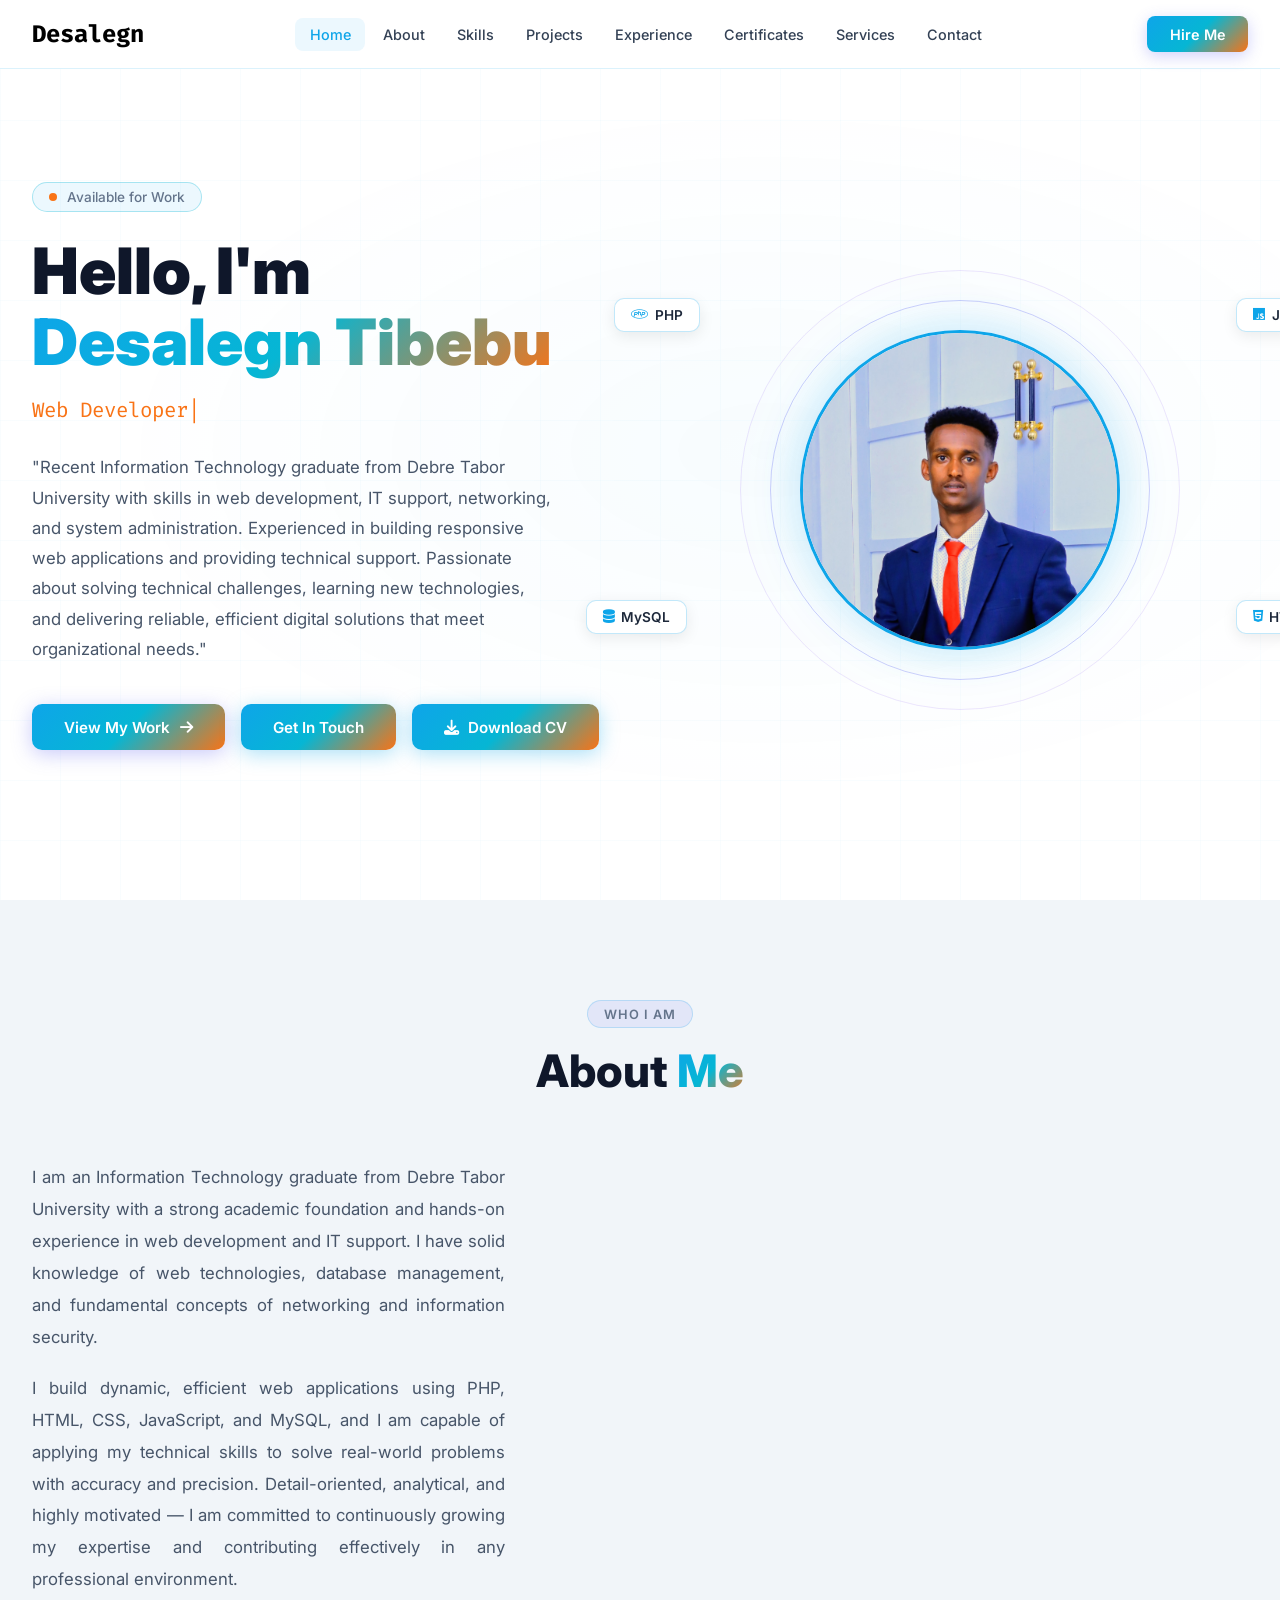
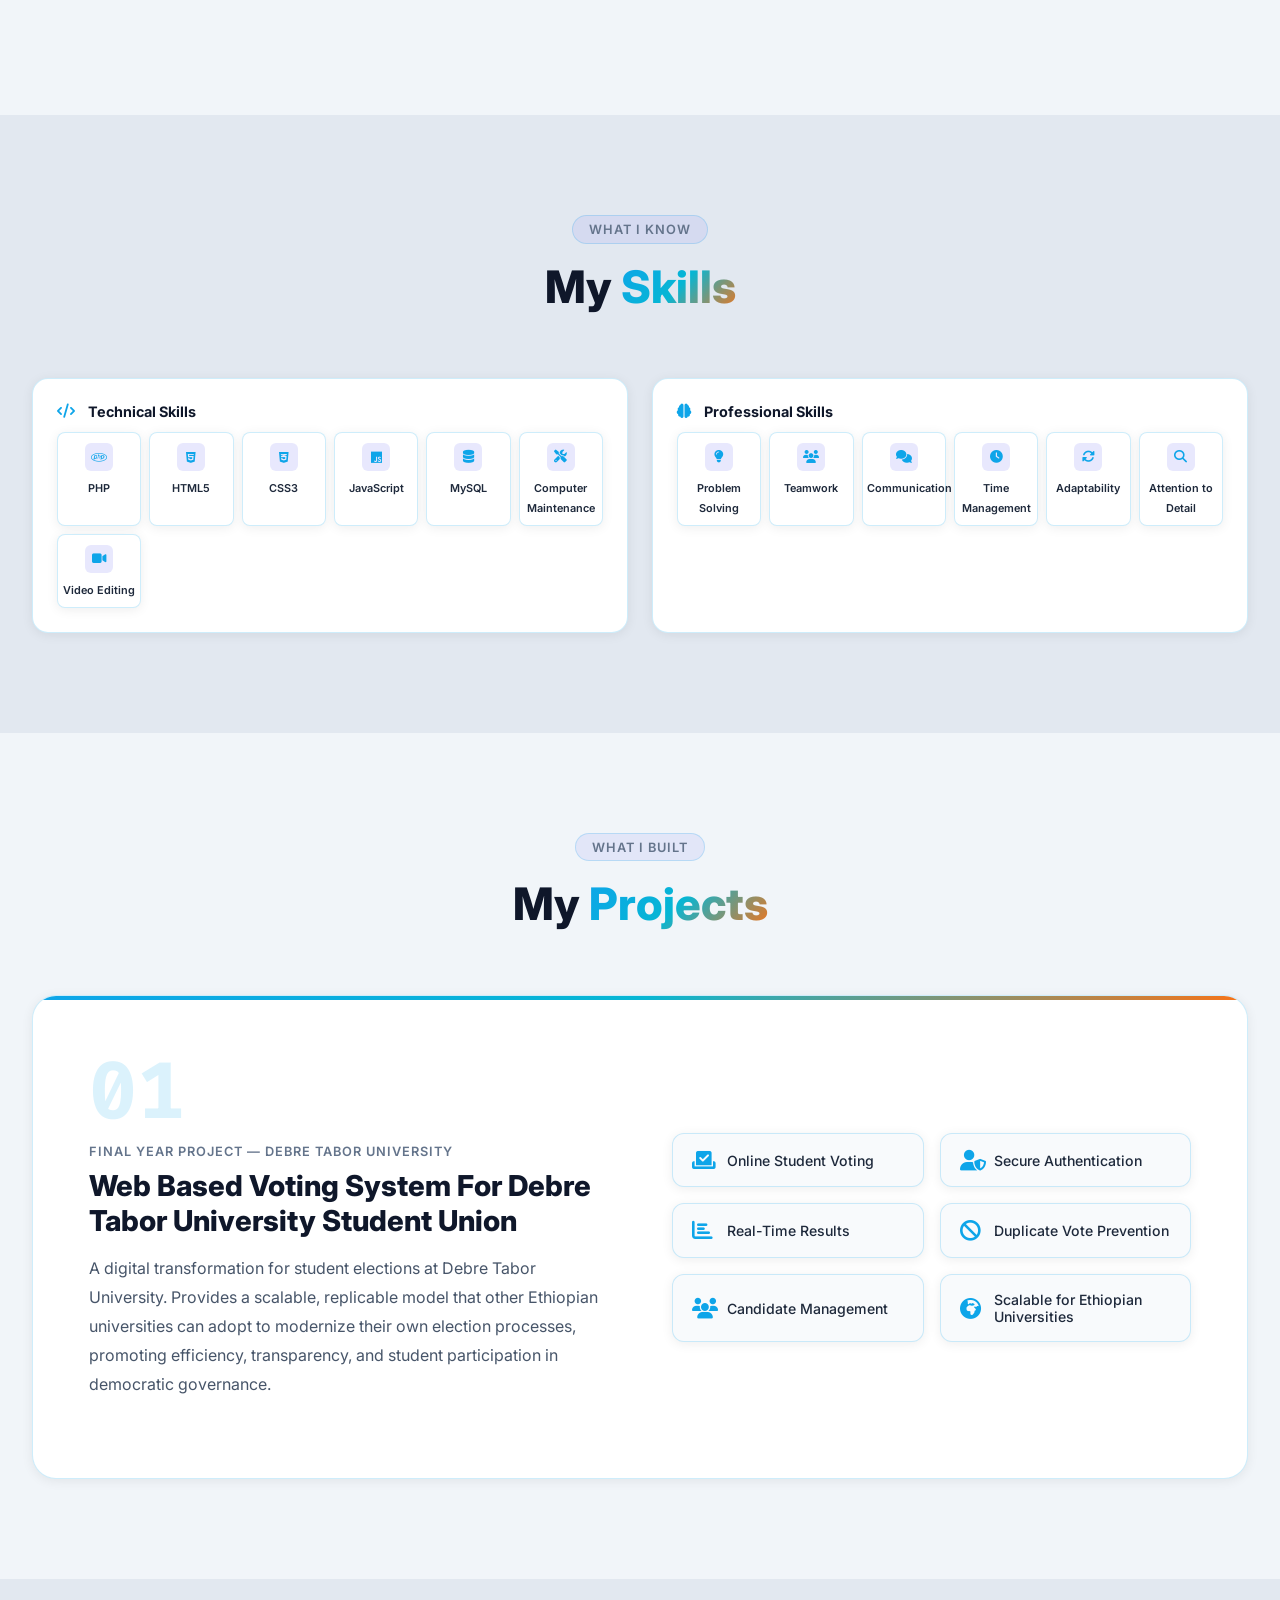
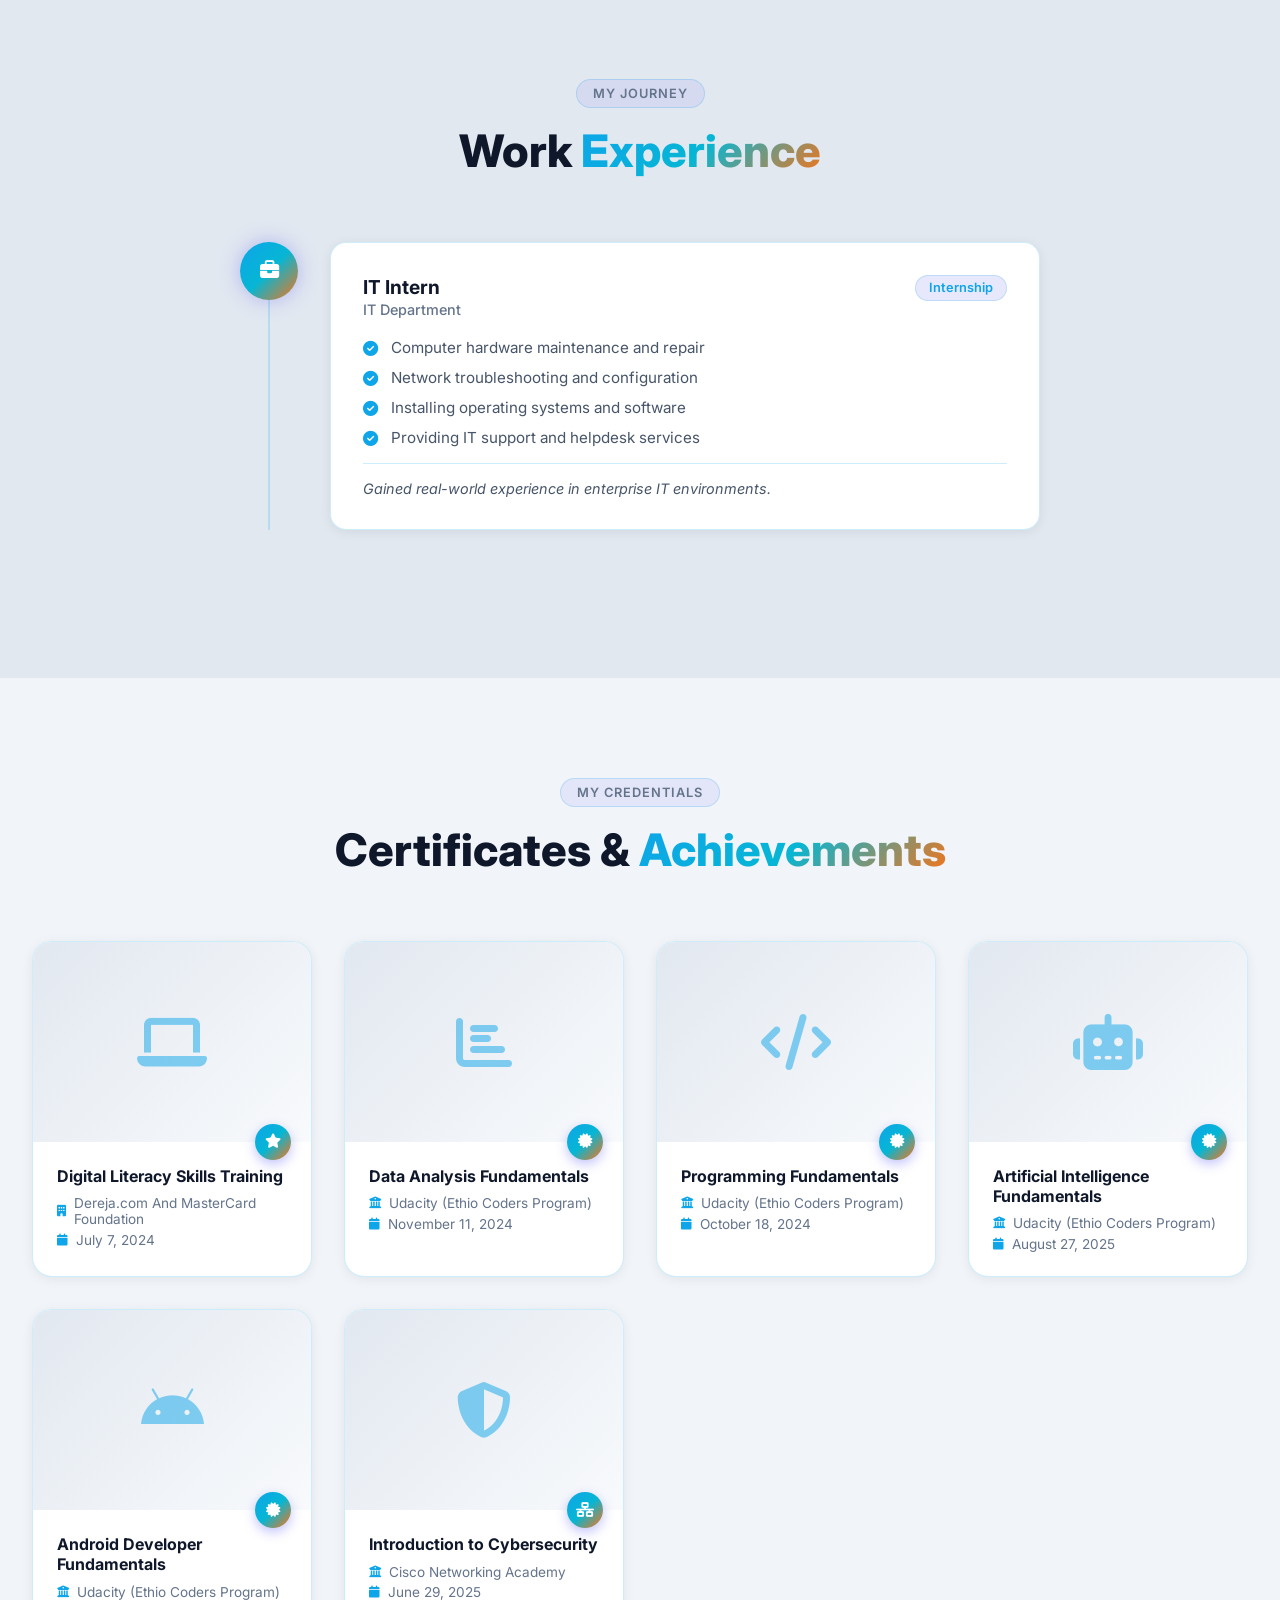
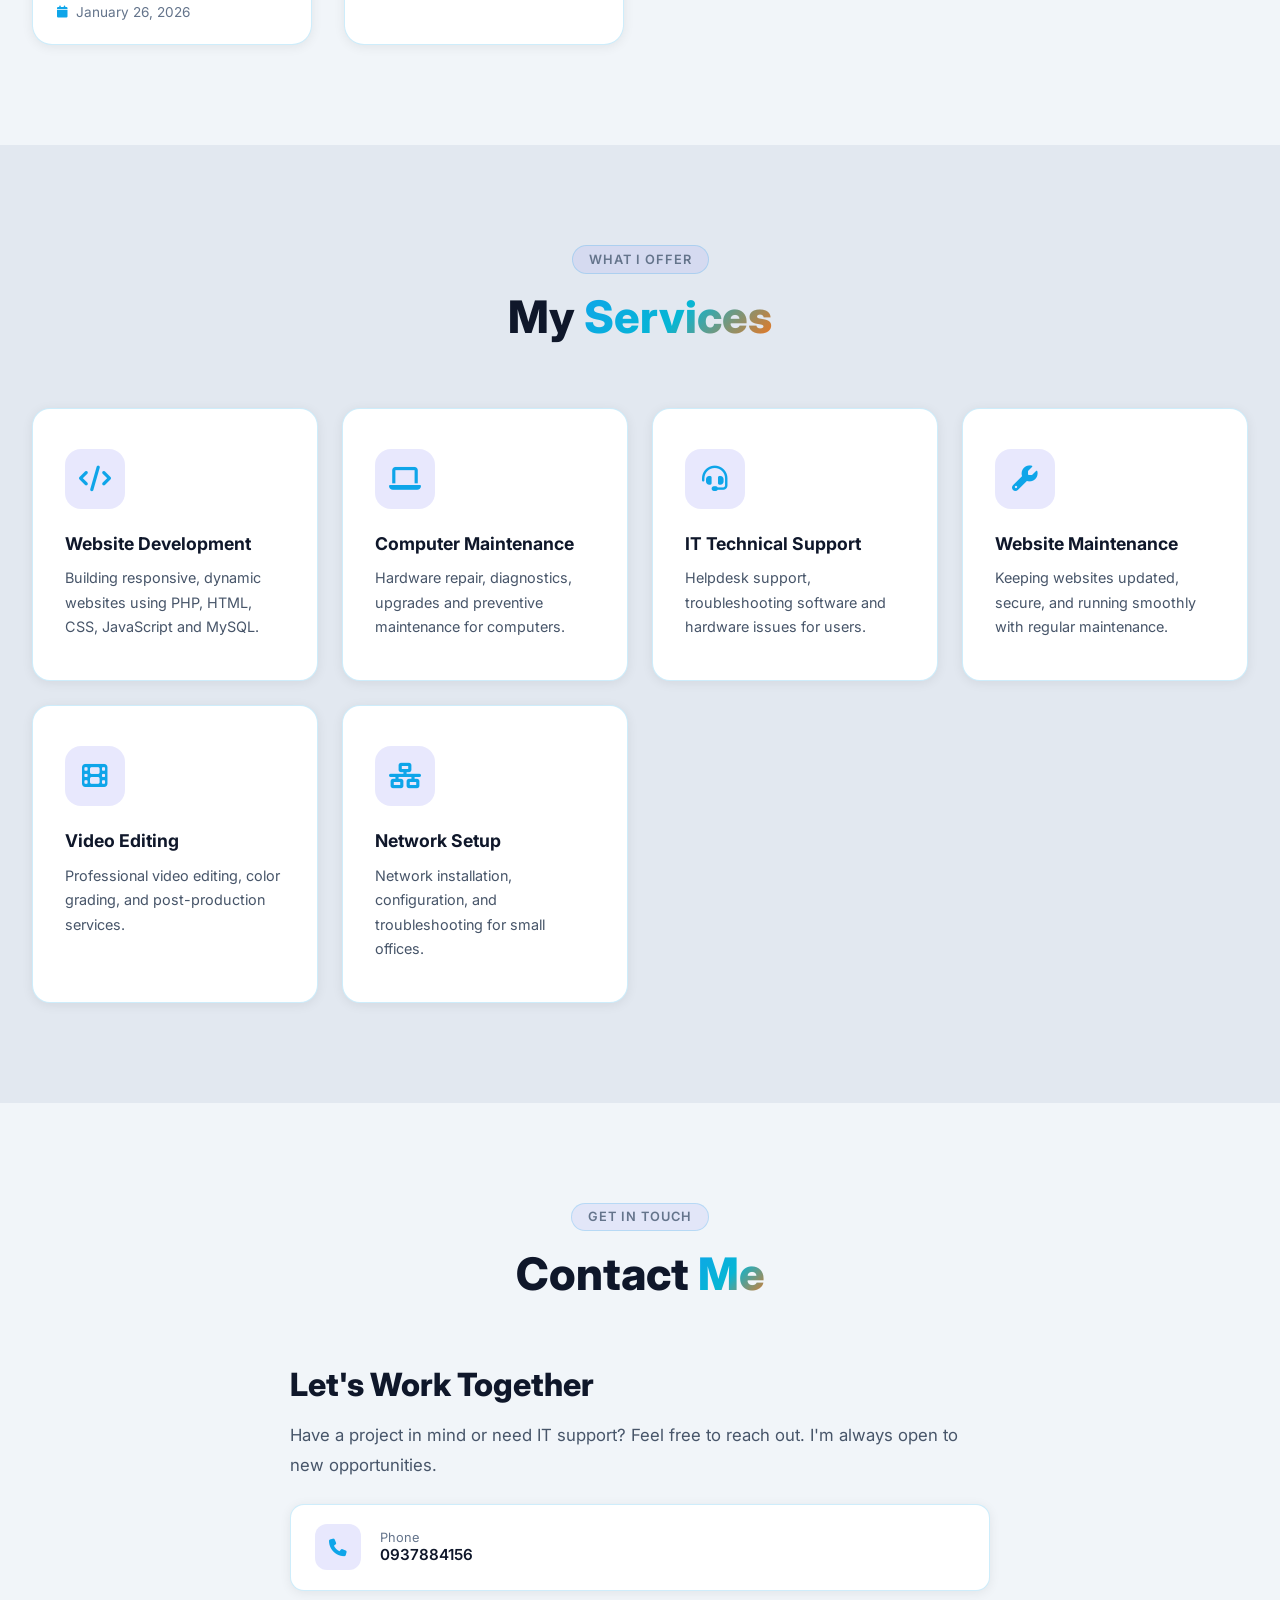
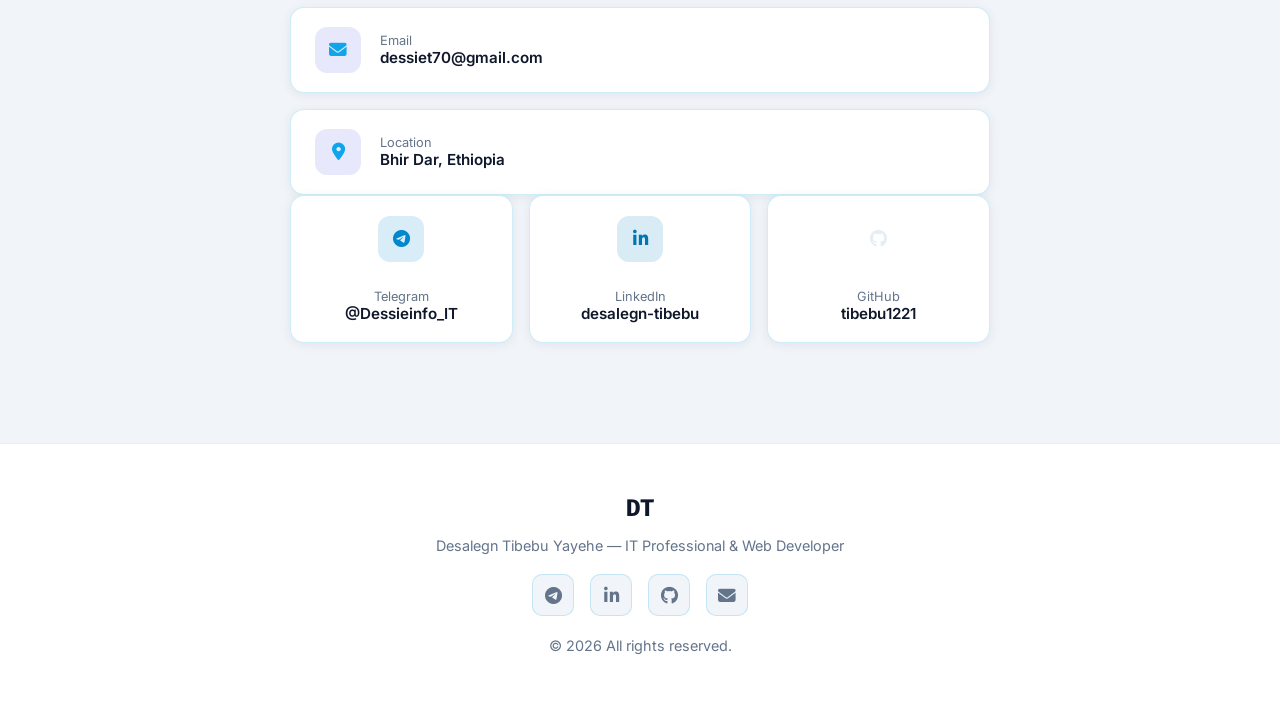
==== commit d2283bf5: "Update print statement from 'Hello' to 'Goodbye'" ====
--- a/index.html
+++ b/index.html
@@ -201,7 +201,7 @@
                 <div class="cert-body">
                     <div class="cert-badge-icon"><i class="fas fa-star"></i></div>
                     <h4>Digital Literacy Skills Training</h4>
-                    <p class="cert-org"><i class="fas fa-building"></i> Dereja.com × MasterCard Foundation</p>
+                    <p class="cert-org"><i class="fas fa-building"></i> Dereja.com And MasterCard Foundation</p>
                     <p class="cert-yr"><i class="fas fa-calendar"></i> July 7, 2024</p>
                 </div>
             </div>
